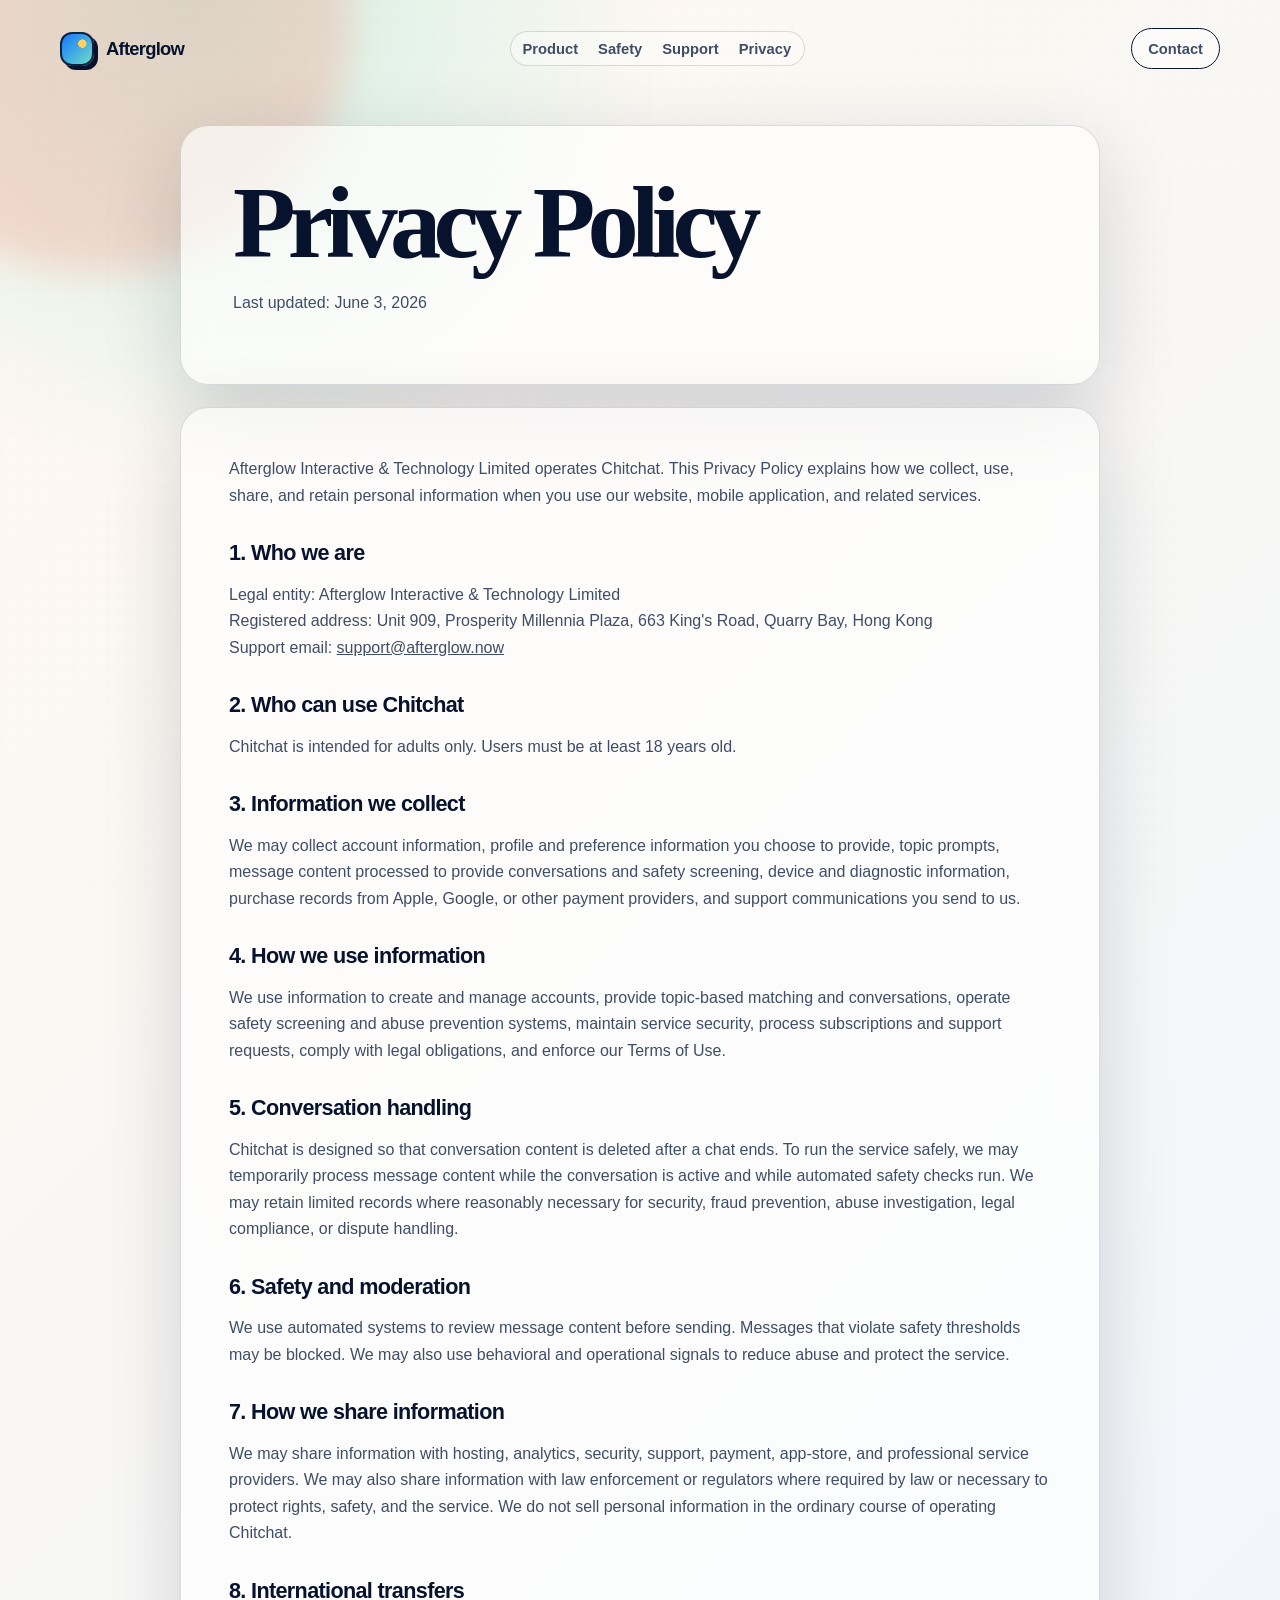
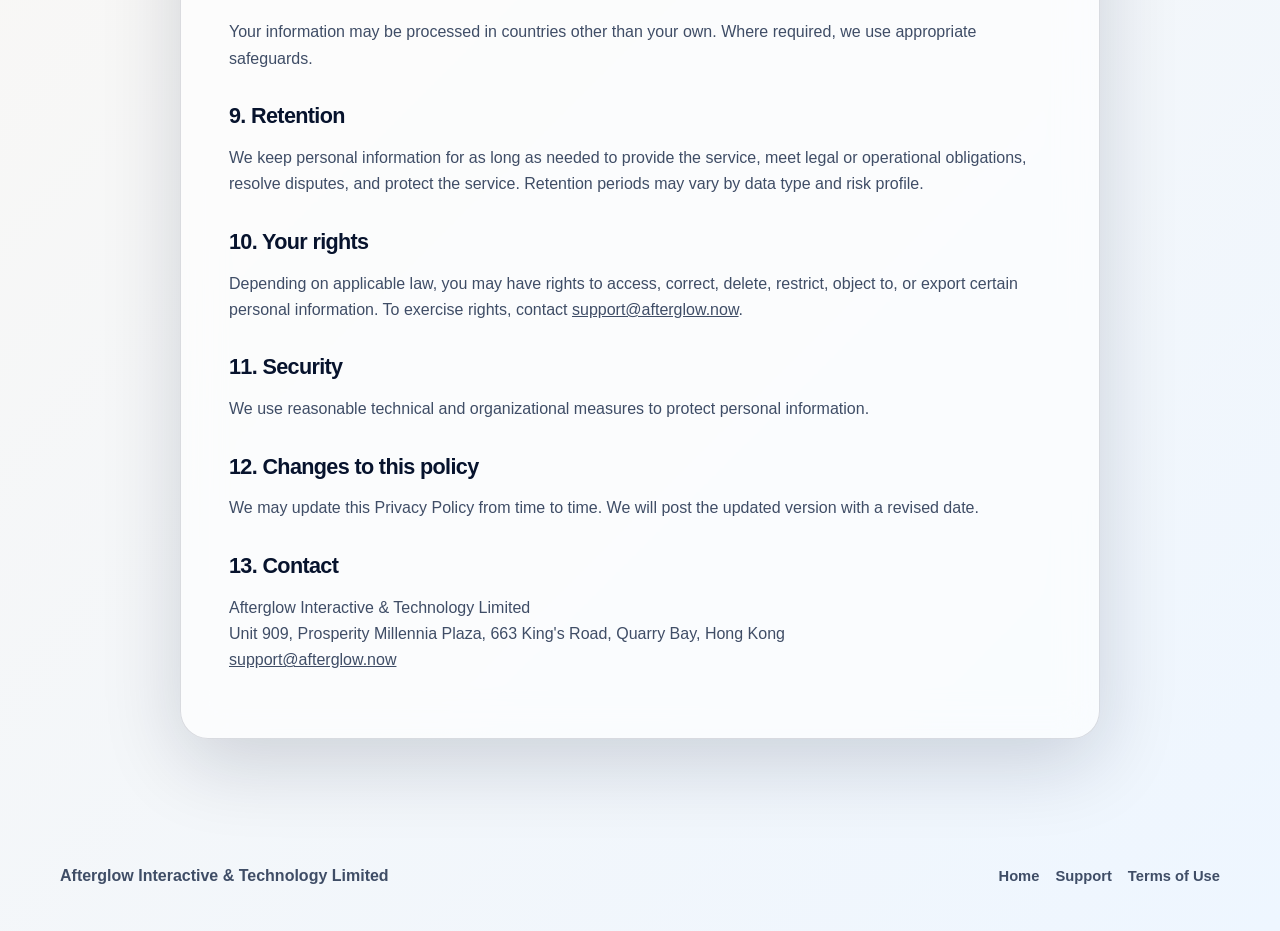
==== privacy.html @ c27dce9b "Launch Afterglow website" ====
<!doctype html>
<html lang="en">
  <head>
    <meta charset="utf-8" />
    <meta name="viewport" content="width=device-width, initial-scale=1" />
    <title>Privacy Policy | Afterglow</title>
    <meta name="description" content="Privacy Policy for Chitchat, operated by Afterglow Interactive & Technology Limited." />
    <meta name="theme-color" content="#091326" />
    <link rel="icon" href="assets/favicon.svg" type="image/svg+xml" />
    <link rel="stylesheet" href="styles.css" />
  </head>
  <body class="subpage">
    <div class="ambient ambient-one"></div>
    <div class="grain"></div>
    <header class="site-header">
      <a class="brand" href="index.html" aria-label="Afterglow home">
        <span class="brand-mark" aria-hidden="true"></span>
        <span>Afterglow</span>
      </a>
      <nav class="nav" aria-label="Main navigation">
        <a href="index.html#product">Product</a>
        <a href="index.html#safety">Safety</a>
        <a href="support.html">Support</a>
        <a href="privacy.html">Privacy</a>
      </nav>
      <a class="header-link" href="mailto:support@afterglow.now">Contact</a>
    </header>

    <main class="policy-shell">
      <section class="policy-hero">
        <h1>Privacy Policy</h1>
        <p>Last updated: June 3, 2026</p>
      </section>

      <article class="policy-content">
        <p>
          Afterglow Interactive & Technology Limited operates Chitchat. This Privacy Policy explains how we collect,
          use, share, and retain personal information when you use our website, mobile application, and related services.
        </p>

        <h2>1. Who we are</h2>
        <p>
          Legal entity: Afterglow Interactive & Technology Limited<br />
          Registered address: Unit 909, Prosperity Millennia Plaza, 663 King's Road, Quarry Bay, Hong Kong<br />
          Support email: <a href="mailto:support@afterglow.now">support@afterglow.now</a>
        </p>

        <h2>2. Who can use Chitchat</h2>
        <p>Chitchat is intended for adults only. Users must be at least 18 years old.</p>

        <h2>3. Information we collect</h2>
        <p>
          We may collect account information, profile and preference information you choose to provide, topic prompts,
          message content processed to provide conversations and safety screening, device and diagnostic information,
          purchase records from Apple, Google, or other payment providers, and support communications you send to us.
        </p>

        <h2>4. How we use information</h2>
        <p>
          We use information to create and manage accounts, provide topic-based matching and conversations, operate
          safety screening and abuse prevention systems, maintain service security, process subscriptions and support
          requests, comply with legal obligations, and enforce our Terms of Use.
        </p>

        <h2>5. Conversation handling</h2>
        <p>
          Chitchat is designed so that conversation content is deleted after a chat ends. To run the service safely, we
          may temporarily process message content while the conversation is active and while automated safety checks run.
          We may retain limited records where reasonably necessary for security, fraud prevention, abuse investigation,
          legal compliance, or dispute handling.
        </p>

        <h2>6. Safety and moderation</h2>
        <p>
          We use automated systems to review message content before sending. Messages that violate safety thresholds may
          be blocked. We may also use behavioral and operational signals to reduce abuse and protect the service.
        </p>

        <h2>7. How we share information</h2>
        <p>
          We may share information with hosting, analytics, security, support, payment, app-store, and professional
          service providers. We may also share information with law enforcement or regulators where required by law or
          necessary to protect rights, safety, and the service. We do not sell personal information in the ordinary
          course of operating Chitchat.
        </p>

        <h2>8. International transfers</h2>
        <p>Your information may be processed in countries other than your own. Where required, we use appropriate safeguards.</p>

        <h2>9. Retention</h2>
        <p>
          We keep personal information for as long as needed to provide the service, meet legal or operational
          obligations, resolve disputes, and protect the service. Retention periods may vary by data type and risk profile.
        </p>

        <h2>10. Your rights</h2>
        <p>
          Depending on applicable law, you may have rights to access, correct, delete, restrict, object to, or export
          certain personal information. To exercise rights, contact
          <a href="mailto:support@afterglow.now">support@afterglow.now</a>.
        </p>

        <h2>11. Security</h2>
        <p>We use reasonable technical and organizational measures to protect personal information.</p>

        <h2>12. Changes to this policy</h2>
        <p>We may update this Privacy Policy from time to time. We will post the updated version with a revised date.</p>

        <h2>13. Contact</h2>
        <p>
          Afterglow Interactive & Technology Limited<br />
          Unit 909, Prosperity Millennia Plaza, 663 King's Road, Quarry Bay, Hong Kong<br />
          <a href="mailto:support@afterglow.now">support@afterglow.now</a>
        </p>
      </article>
    </main>

    <footer class="site-footer compact">
      <p>Afterglow Interactive & Technology Limited</p>
      <div class="footer-links">
        <a href="index.html">Home</a>
        <a href="support.html">Support</a>
        <a href="terms.html">Terms of Use</a>
      </div>
    </footer>
  </body>
</html>
---- styles.css ----
:root {
  --ink: #07132d;
  --ink-soft: #3f4d66;
  --paper: #fff8ef;
  --blue: #1677ff;
  --coral: #ff715b;
  --mint: #6dddc6;
  --sun: #ffd166;
  --line: rgba(7, 19, 45, 0.14);
  --shadow: 0 24px 80px rgba(7, 19, 45, 0.16);
  --radius: 28px;
  font-family: "GT Flexa", "Avenir Next", "Trebuchet MS", sans-serif;
  color: var(--ink);
  background: var(--paper);
}

* {
  box-sizing: border-box;
}

html {
  scroll-behavior: smooth;
}

body {
  min-height: 100vh;
  margin: 0;
  overflow-x: hidden;
  background:
    radial-gradient(circle at 14% 8%, rgba(255, 209, 102, 0.48), transparent 28rem),
    radial-gradient(circle at 86% 12%, rgba(109, 221, 198, 0.42), transparent 30rem),
    linear-gradient(135deg, #fff8ef 0%, #f9efe4 45%, #eaf5ff 100%);
}

a {
  color: inherit;
}

.grain {
  pointer-events: none;
  position: fixed;
  inset: 0;
  z-index: 1;
  opacity: 0.12;
  background-image:
    linear-gradient(90deg, rgba(7, 19, 45, 0.05) 1px, transparent 1px),
    linear-gradient(rgba(7, 19, 45, 0.04) 1px, transparent 1px);
  background-size: 18px 18px;
  mix-blend-mode: multiply;
}

.ambient {
  pointer-events: none;
  position: fixed;
  z-index: 0;
  width: 32rem;
  height: 32rem;
  border-radius: 999px;
  filter: blur(18px);
}

.ambient-one {
  top: -15rem;
  left: -10rem;
  background: rgba(255, 113, 91, 0.22);
}

.ambient-two {
  right: -12rem;
  bottom: 8rem;
  background: rgba(22, 119, 255, 0.16);
}

.site-header,
main,
.site-footer {
  position: relative;
  z-index: 2;
}

.site-header {
  display: flex;
  align-items: center;
  justify-content: space-between;
  gap: 1rem;
  width: min(1160px, calc(100% - 40px));
  margin: 0 auto;
  padding: 28px 0;
}

.brand {
  display: inline-flex;
  align-items: center;
  gap: 0.75rem;
  text-decoration: none;
  font-size: 1.15rem;
  font-weight: 800;
  letter-spacing: -0.04em;
}

.brand-mark {
  width: 34px;
  height: 34px;
  border: 2px solid rgba(7, 19, 45, 0.9);
  border-radius: 12px;
  background:
    radial-gradient(circle at 68% 32%, var(--sun) 0 14%, transparent 15%),
    linear-gradient(135deg, var(--blue), var(--mint));
  box-shadow: 4px 4px 0 var(--ink);
}

.nav {
  display: flex;
  align-items: center;
  gap: 1.25rem;
  padding: 0.55rem 0.75rem;
  border: 1px solid var(--line);
  border-radius: 999px;
  background: rgba(255, 255, 255, 0.36);
  backdrop-filter: blur(18px);
}

.nav a,
.header-link,
.footer-links a {
  color: var(--ink-soft);
  font-size: 0.92rem;
  font-weight: 700;
  text-decoration: none;
}

.nav a:hover,
.header-link:hover,
.footer-links a:hover {
  color: var(--ink);
}

.header-link {
  padding: 0.72rem 1rem;
  border: 1px solid var(--ink);
  border-radius: 999px;
  background: rgba(255, 255, 255, 0.52);
}

.hero {
  display: grid;
  grid-template-columns: minmax(0, 1fr) 430px;
  align-items: center;
  gap: 4rem;
  width: min(1160px, calc(100% - 40px));
  margin: 44px auto 72px;
}

.hero-copy {
  animation: rise 0.7s ease both;
}

.eyebrow {
  margin: 0 0 1rem;
  color: var(--coral);
  font-size: 0.78rem;
  font-weight: 900;
  letter-spacing: 0.16em;
  text-transform: uppercase;
}

h1,
h2,
h3,
p {
  margin-top: 0;
}

h1 {
  max-width: 760px;
  margin-bottom: 1.35rem;
  font-family: "GT Alpina", Georgia, serif;
  font-size: clamp(3.5rem, 8.5vw, 7.6rem);
  font-weight: 800;
  line-height: 0.88;
  letter-spacing: -0.075em;
}

h2 {
  margin-bottom: 1rem;
  font-family: "GT Alpina", Georgia, serif;
  font-size: clamp(2.4rem, 5.5vw, 5.6rem);
  line-height: 0.94;
  letter-spacing: -0.06em;
}

h3 {
  margin-bottom: 0.6rem;
  font-size: 1.15rem;
  letter-spacing: -0.03em;
}

.lede {
  max-width: 620px;
  color: var(--ink-soft);
  font-size: clamp(1.08rem, 2vw, 1.35rem);
  line-height: 1.55;
}

.hero-actions {
  display: flex;
  flex-wrap: wrap;
  gap: 0.85rem;
  margin-top: 2rem;
}

.button {
  display: inline-flex;
  align-items: center;
  justify-content: center;
  min-height: 52px;
  padding: 0.85rem 1.15rem;
  border-radius: 999px;
  font-weight: 900;
  text-decoration: none;
}

.button.primary {
  border: 2px solid var(--ink);
  color: white;
  background: var(--ink);
  box-shadow: 6px 6px 0 var(--coral);
}

.button.secondary {
  border: 2px solid var(--ink);
  background: rgba(255, 255, 255, 0.5);
}

.phone-stage {
  position: relative;
  min-height: 560px;
  animation: rise 0.7s 0.12s ease both;
}

.halo {
  position: absolute;
  border-radius: 999px;
  opacity: 0.85;
}

.halo-one {
  top: 34px;
  right: 8px;
  width: 300px;
  height: 300px;
  background: var(--sun);
}

.halo-two {
  right: 150px;
  bottom: 26px;
  width: 230px;
  height: 230px;
  background: var(--mint);
}

.phone-card {
  position: relative;
  z-index: 1;
  width: min(100%, 370px);
  margin: 32px auto 0;
  padding: 22px;
  border: 2px solid var(--ink);
  border-radius: 42px;
  background: rgba(255, 248, 239, 0.76);
  box-shadow: 16px 16px 0 rgba(7, 19, 45, 0.94);
  backdrop-filter: blur(24px);
  transform: rotate(2deg);
}

.phone-top {
  display: flex;
  align-items: center;
  gap: 0.75rem;
  margin-bottom: 22px;
  font-weight: 900;
}

.phone-top img {
  width: 48px;
  height: 48px;
  border-radius: 15px;
}

.topic-card,
.reply-card,
.typing-row {
  border: 1px solid rgba(7, 19, 45, 0.12);
  border-radius: 24px;
  background: rgba(255, 255, 255, 0.72);
}

.topic-card {
  padding: 24px;
}

.topic-label {
  display: block;
  margin-bottom: 0.9rem;
  color: var(--blue);
  font-size: 0.75rem;
  font-weight: 900;
  letter-spacing: 0.16em;
  text-transform: uppercase;
}

.topic-card strong {
  font-family: "GT Alpina", Georgia, serif;
  font-size: 1.65rem;
  line-height: 1.05;
  letter-spacing: -0.04em;
}

.reply-card {
  width: 82%;
  margin-top: 14px;
  padding: 14px 16px;
  color: var(--ink-soft);
}

.reply-card.right {
  margin-left: auto;
  color: var(--ink);
  background: #dff8ee;
}

.typing-row {
  display: flex;
  gap: 0.35rem;
  width: max-content;
  margin-top: 14px;
  padding: 12px 15px;
}

.typing-row span {
  width: 8px;
  height: 8px;
  border-radius: 999px;
  background: var(--ink-soft);
  animation: blink 1.1s infinite ease-in-out;
}

.typing-row span:nth-child(2) {
  animation-delay: 0.15s;
}

.typing-row span:nth-child(3) {
  animation-delay: 0.3s;
}

.strip {
  display: grid;
  grid-template-columns: repeat(4, 1fr);
  gap: 0;
  width: min(1160px, calc(100% - 40px));
  margin: 0 auto 92px;
  border: 2px solid var(--ink);
  border-radius: var(--radius);
  overflow: hidden;
  background: rgba(255, 255, 255, 0.54);
  box-shadow: 8px 8px 0 var(--ink);
}

.strip p {
  margin: 0;
  padding: 1.1rem;
  border-right: 1px solid var(--line);
  font-weight: 900;
  text-align: center;
}

.strip p:last-child {
  border-right: 0;
}

.section-grid,
.statement,
.cta-panel,
.policy-shell {
  width: min(1160px, calc(100% - 40px));
  margin: 0 auto 92px;
}

.section-grid {
  display: grid;
  grid-template-columns: 0.9fr 1.2fr;
  gap: 3rem;
}

.cards {
  display: grid;
  grid-template-columns: repeat(3, 1fr);
  gap: 1rem;
}

.feature-card,
.safety-list article,
.statement,
.cta-panel,
.policy-content,
.policy-hero {
  border: 1px solid var(--line);
  border-radius: var(--radius);
  background: rgba(255, 255, 255, 0.62);
  box-shadow: var(--shadow);
  backdrop-filter: blur(20px);
}

.feature-card {
  min-height: 260px;
  padding: 24px;
}

.feature-card span {
  display: inline-flex;
  margin-bottom: 3rem;
  color: var(--blue);
  font-size: 0.8rem;
  font-weight: 900;
  letter-spacing: 0.12em;
}

.feature-card p,
.safety-list p,
.statement p,
.policy-content p,
.policy-content li,
.policy-hero p {
  color: var(--ink-soft);
  line-height: 1.65;
}

.statement {
  padding: clamp(28px, 5vw, 56px);
}

.statement p {
  max-width: 720px;
  font-size: 1.08rem;
}

.company-facts {
  display: grid;
  grid-template-columns: repeat(3, 1fr);
  gap: 1rem;
  margin: 2rem 0 0;
}

.company-facts div {
  padding: 18px;
  border: 1px solid var(--line);
  border-radius: 20px;
  background: rgba(255, 248, 239, 0.6);
}

.company-facts dt {
  margin-bottom: 0.6rem;
  color: var(--coral);
  font-size: 0.72rem;
  font-weight: 900;
  letter-spacing: 0.12em;
  text-transform: uppercase;
}

.company-facts dd {
  margin: 0;
  color: var(--ink);
  font-weight: 800;
}

.safety-list {
  display: grid;
  gap: 1rem;
}

.safety-list article {
  padding: 24px;
}

.cta-panel {
  padding: clamp(28px, 5vw, 56px);
  text-align: center;
}

.cta-panel h2 {
  margin-right: auto;
  margin-left: auto;
  max-width: 760px;
}

.site-footer {
  display: flex;
  align-items: center;
  justify-content: space-between;
  gap: 1rem;
  width: min(1160px, calc(100% - 40px));
  margin: 0 auto;
  padding: 36px 0 46px;
  color: var(--ink-soft);
}

.site-footer.compact {
  margin-top: 64px;
}

.site-footer p {
  margin: 0;
  font-weight: 800;
}

.footer-links {
  display: flex;
  flex-wrap: wrap;
  gap: 1rem;
}

.subpage {
  background:
    radial-gradient(circle at 15% 0%, rgba(109, 221, 198, 0.3), transparent 30rem),
    linear-gradient(135deg, #fff8ef 0%, #eef6ff 100%);
}

.policy-shell {
  max-width: 920px;
}

.policy-hero {
  margin-top: 28px;
  padding: clamp(28px, 5vw, 52px);
}

.policy-hero h1 {
  font-size: clamp(3rem, 8vw, 6.5rem);
}

.policy-content {
  margin-top: 22px;
  padding: clamp(26px, 5vw, 48px);
}

.policy-content h2 {
  margin-top: 2rem;
  font-family: inherit;
  font-size: 1.35rem;
  line-height: 1.15;
  letter-spacing: -0.03em;
}

.policy-content h3 {
  margin-top: 1.4rem;
}

@keyframes rise {
  from {
    opacity: 0;
    transform: translateY(22px);
  }
  to {
    opacity: 1;
    transform: translateY(0);
  }
}

@keyframes blink {
  0%,
  80%,
  100% {
    opacity: 0.25;
    transform: translateY(0);
  }
  40% {
    opacity: 1;
    transform: translateY(-3px);
  }
}

@media (max-width: 980px) {
  .site-header {
    align-items: flex-start;
    flex-wrap: wrap;
  }

  .nav {
    order: 3;
    width: 100%;
    justify-content: space-between;
    overflow-x: auto;
  }

  .hero,
  .section-grid {
    grid-template-columns: 1fr;
  }

  .hero {
    gap: 1rem;
    margin-top: 24px;
  }

  .phone-stage {
    min-height: 500px;
  }

  .strip,
  .cards,
  .company-facts {
    grid-template-columns: 1fr;
  }

  .strip p {
    border-right: 0;
    border-bottom: 1px solid var(--line);
  }

  .strip p:last-child {
    border-bottom: 0;
  }
}

@media (max-width: 640px) {
  .site-header,
  .hero,
  .strip,
  .section-grid,
  .statement,
  .cta-panel,
  .policy-shell,
  .site-footer {
    width: min(100% - 28px, 1160px);
  }

  .brand {
    font-size: 1rem;
  }

  .header-link {
    padding: 0.62rem 0.82rem;
  }

  h1 {
    font-size: clamp(3.2rem, 17vw, 5rem);
  }

  .hero-actions,
  .site-footer {
    align-items: stretch;
    flex-direction: column;
  }

  .button {
    width: 100%;
  }

  .phone-stage {
    min-height: 455px;
  }

  .phone-card {
    width: min(92%, 350px);
    box-shadow: 10px 10px 0 rgba(7, 19, 45, 0.94);
  }
}
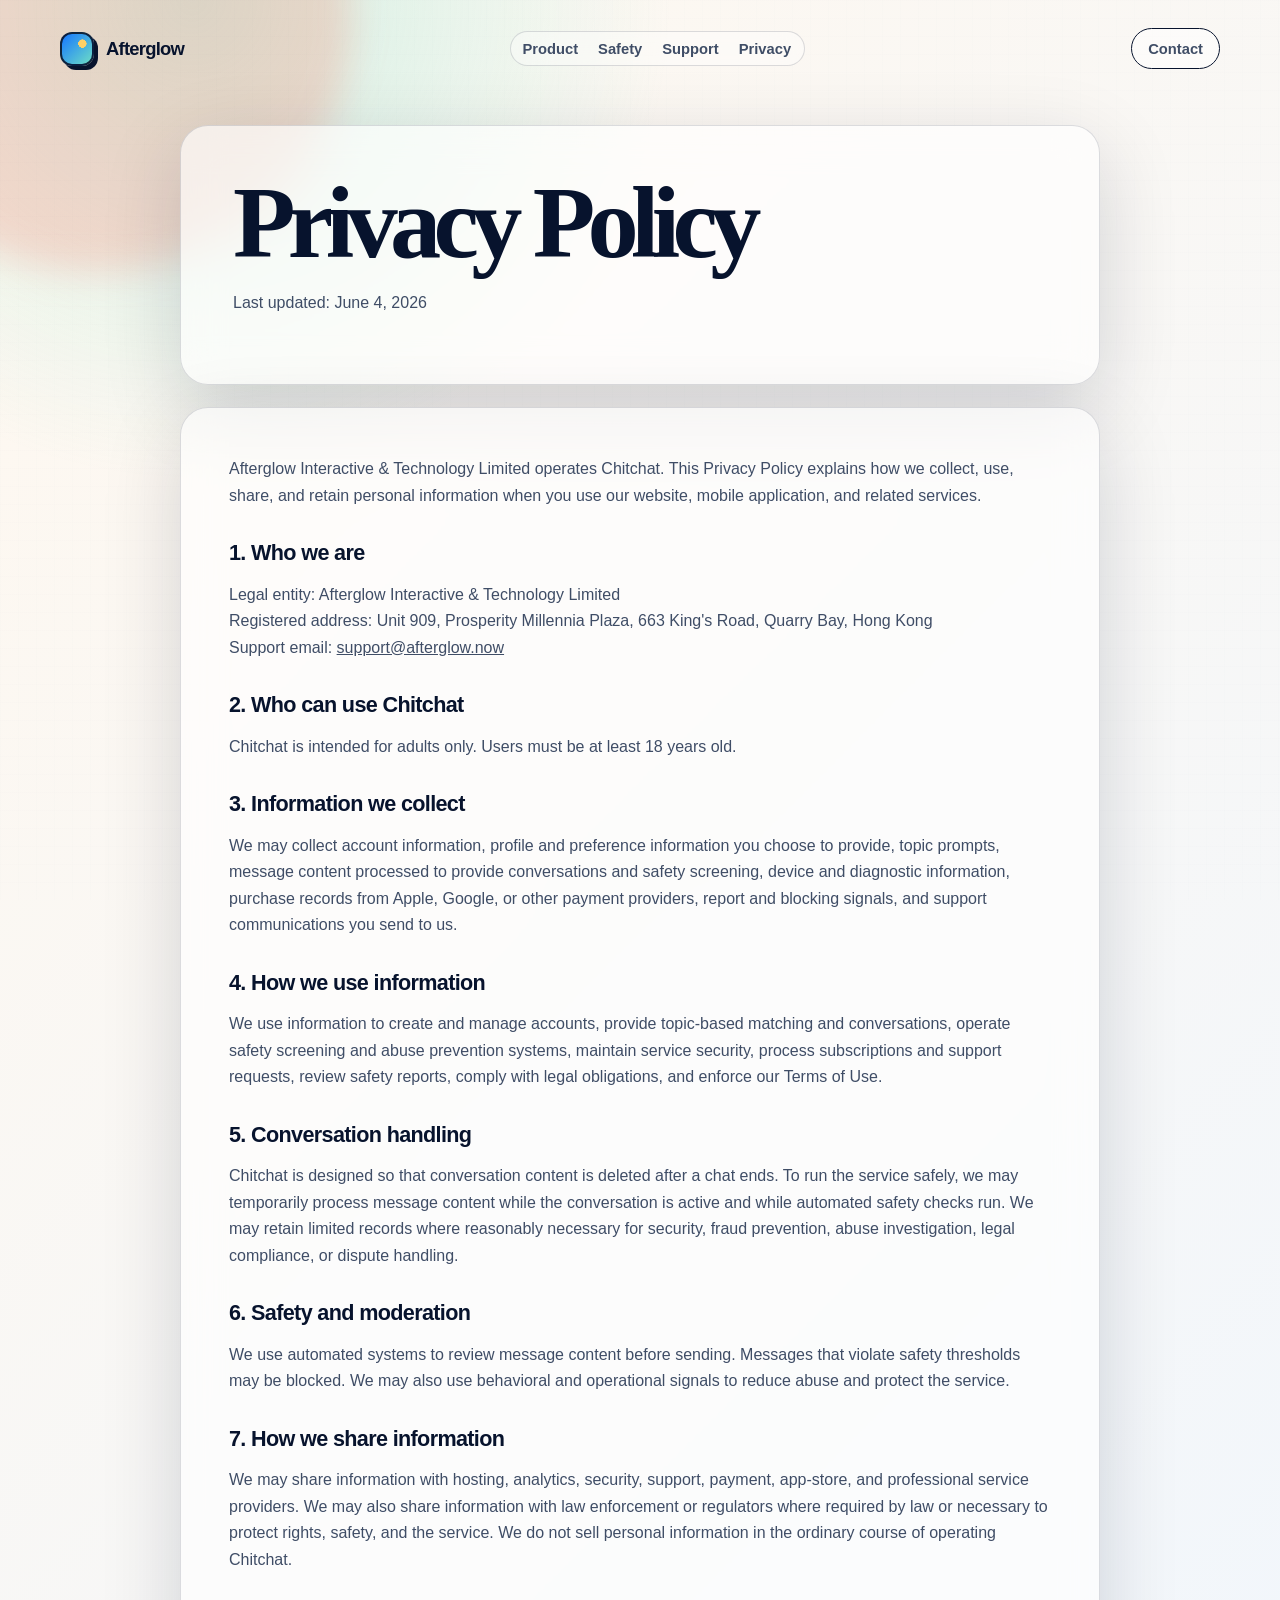
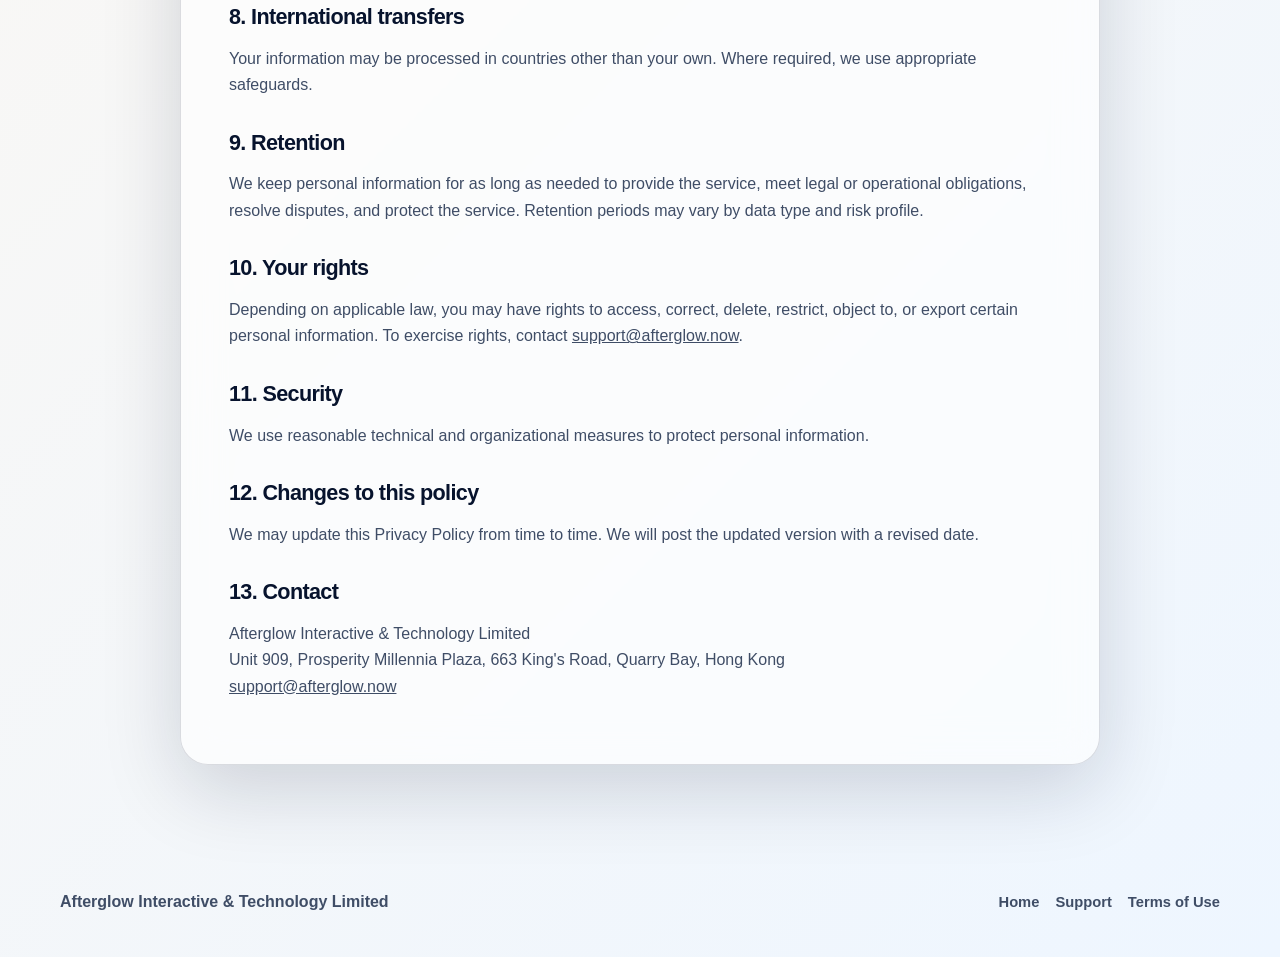
==== commit 34b9b0e9: "Strengthen safety and support website copy" ====
--- a/privacy.html
+++ b/privacy.html
@@ -29,7 +29,7 @@
     <main class="policy-shell">
       <section class="policy-hero">
         <h1>Privacy Policy</h1>
-        <p>Last updated: June 3, 2026</p>
+        <p>Last updated: June 4, 2026</p>
       </section>
 
       <article class="policy-content">
@@ -52,14 +52,15 @@
         <p>
           We may collect account information, profile and preference information you choose to provide, topic prompts,
           message content processed to provide conversations and safety screening, device and diagnostic information,
-          purchase records from Apple, Google, or other payment providers, and support communications you send to us.
+          purchase records from Apple, Google, or other payment providers, report and blocking signals, and support
+          communications you send to us.
         </p>
 
         <h2>4. How we use information</h2>
         <p>
           We use information to create and manage accounts, provide topic-based matching and conversations, operate
           safety screening and abuse prevention systems, maintain service security, process subscriptions and support
-          requests, comply with legal obligations, and enforce our Terms of Use.
+          requests, review safety reports, comply with legal obligations, and enforce our Terms of Use.
         </p>
 
         <h2>5. Conversation handling</h2>
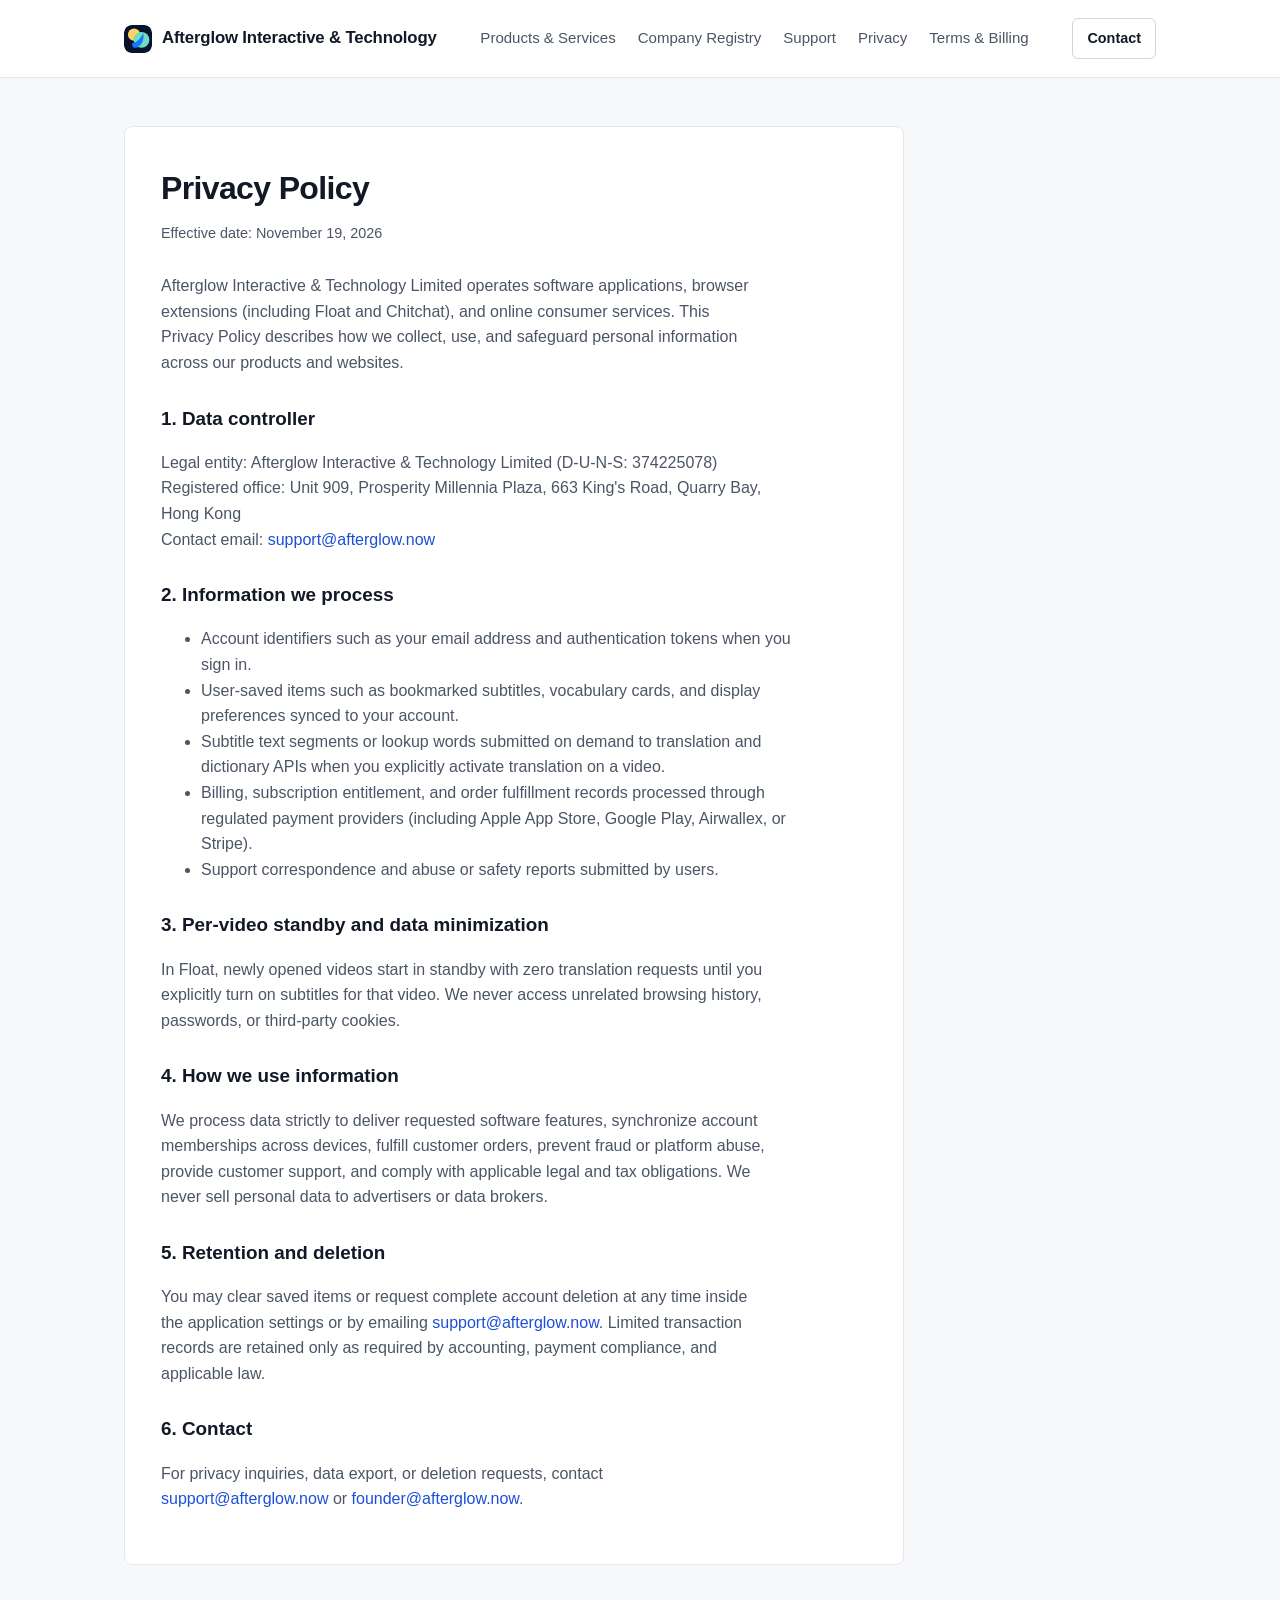
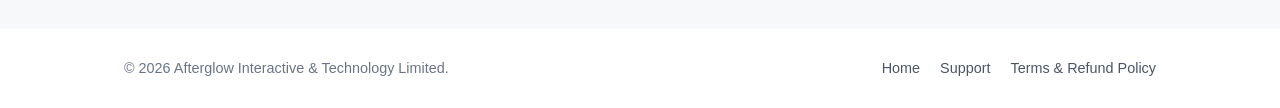
==== commit 63dbb2a3: "feat: update corporate site for Afterglow Interactive & Technology Limited (Float, Chitchat & online" ====
--- a/privacy.html
+++ b/privacy.html
@@ -3,125 +3,99 @@
   <head>
     <meta charset="utf-8" />
     <meta name="viewport" content="width=device-width, initial-scale=1" />
-    <title>Privacy Policy | Afterglow</title>
-    <meta name="description" content="Privacy Policy for Chitchat, operated by Afterglow Interactive & Technology Limited." />
-    <meta name="theme-color" content="#091326" />
+    <title>Privacy Policy | Afterglow Interactive &amp; Technology Limited</title>
+    <meta
+      name="description"
+      content="Privacy Policy for software applications, browser extensions, and online services operated by Afterglow Interactive & Technology Limited."
+    />
+    <meta name="theme-color" content="#121826" />
     <link rel="icon" href="assets/favicon.svg" type="image/svg+xml" />
     <link rel="stylesheet" href="styles.css" />
   </head>
-  <body class="subpage">
-    <div class="ambient ambient-one"></div>
-    <div class="grain"></div>
+  <body>
     <header class="site-header">
-      <a class="brand" href="index.html" aria-label="Afterglow home">
-        <span class="brand-mark" aria-hidden="true"></span>
-        <span>Afterglow</span>
-      </a>
-      <nav class="nav" aria-label="Main navigation">
-        <a href="index.html#product">Product</a>
-        <a href="index.html#safety">Safety</a>
-        <a href="support.html">Support</a>
-        <a href="privacy.html">Privacy</a>
-      </nav>
-      <a class="header-link" href="mailto:support@afterglow.now">Contact</a>
+      <div class="header-inner">
+        <a class="brand" href="index.html">
+          <img src="assets/favicon.svg" alt="" />
+          <span>Afterglow Interactive &amp; Technology</span>
+        </a>
+        <nav class="nav" aria-label="Primary navigation">
+          <a href="index.html#products">Products &amp; Services</a>
+          <a href="index.html#company">Company Registry</a>
+          <a href="support.html">Support</a>
+          <a href="privacy.html">Privacy</a>
+          <a href="terms.html">Terms &amp; Billing</a>
+        </nav>
+        <a class="header-contact" href="mailto:support@afterglow.now">Contact</a>
+      </div>
     </header>
 
-    <main class="policy-shell">
-      <section class="policy-hero">
-        <h1>Privacy Policy</h1>
-        <p>Last updated: June 4, 2026</p>
-      </section>
+    <main class="policy-main">
+      <div class="shell">
+        <article class="policy-card">
+          <h1>Privacy Policy</h1>
+          <p class="policy-updated">Effective date: November 19, 2026</p>
 
-      <article class="policy-content">
-        <p>
-          Afterglow Interactive & Technology Limited operates Chitchat. This Privacy Policy explains how we collect,
-          use, share, and retain personal information when you use our website, mobile application, and related services.
-        </p>
+          <p>
+            Afterglow Interactive &amp; Technology Limited operates software applications, browser extensions (including
+            Float and Chitchat), and online consumer services. This Privacy Policy describes how we collect, use, and
+            safeguard personal information across our products and websites.
+          </p>
 
-        <h2>1. Who we are</h2>
-        <p>
-          Legal entity: Afterglow Interactive & Technology Limited<br />
-          Registered address: Unit 909, Prosperity Millennia Plaza, 663 King's Road, Quarry Bay, Hong Kong<br />
-          Support email: <a href="mailto:support@afterglow.now">support@afterglow.now</a>
-        </p>
+          <h2>1. Data controller</h2>
+          <p>
+            Legal entity: Afterglow Interactive &amp; Technology Limited (D-U-N-S: 374225078)<br />
+            Registered office: Unit 909, Prosperity Millennia Plaza, 663 King's Road, Quarry Bay, Hong Kong<br />
+            Contact email: <a href="mailto:support@afterglow.now">support@afterglow.now</a>
+          </p>
 
-        <h2>2. Who can use Chitchat</h2>
-        <p>Chitchat is intended for adults only. Users must be at least 18 years old.</p>
+          <h2>2. Information we process</h2>
+          <ul>
+            <li>Account identifiers such as your email address and authentication tokens when you sign in.</li>
+            <li>User-saved items such as bookmarked subtitles, vocabulary cards, and display preferences synced to your account.</li>
+            <li>Subtitle text segments or lookup words submitted on demand to translation and dictionary APIs when you explicitly activate translation on a video.</li>
+            <li>Billing, subscription entitlement, and order fulfillment records processed through regulated payment providers (including Apple App Store, Google Play, Airwallex, or Stripe).</li>
+            <li>Support correspondence and abuse or safety reports submitted by users.</li>
+          </ul>
 
-        <h2>3. Information we collect</h2>
-        <p>
-          We may collect account information, profile and preference information you choose to provide, topic prompts,
-          message content processed to provide conversations and safety screening, device and diagnostic information,
-          purchase records from Apple, Google, or other payment providers, report and blocking signals, and support
-          communications you send to us.
-        </p>
+          <h2>3. Per-video standby and data minimization</h2>
+          <p>
+            In Float, newly opened videos start in standby with zero translation requests until you explicitly turn on
+            subtitles for that video. We never access unrelated browsing history, passwords, or third-party cookies.
+          </p>
 
-        <h2>4. How we use information</h2>
-        <p>
-          We use information to create and manage accounts, provide topic-based matching and conversations, operate
-          safety screening and abuse prevention systems, maintain service security, process subscriptions and support
-          requests, review safety reports, comply with legal obligations, and enforce our Terms of Use.
-        </p>
+          <h2>4. How we use information</h2>
+          <p>
+            We process data strictly to deliver requested software features, synchronize account memberships across
+            devices, fulfill customer orders, prevent fraud or platform abuse, provide customer support, and comply with
+            applicable legal and tax obligations. We never sell personal data to advertisers or data brokers.
+          </p>
 
-        <h2>5. Conversation handling</h2>
-        <p>
-          Chitchat is designed so that conversation content is deleted after a chat ends. To run the service safely, we
-          may temporarily process message content while the conversation is active and while automated safety checks run.
-          We may retain limited records where reasonably necessary for security, fraud prevention, abuse investigation,
-          legal compliance, or dispute handling.
-        </p>
+          <h2>5. Retention and deletion</h2>
+          <p>
+            You may clear saved items or request complete account deletion at any time inside the application settings
+            or by emailing <a href="mailto:support@afterglow.now">support@afterglow.now</a>. Limited transaction records
+            are retained only as required by accounting, payment compliance, and applicable law.
+          </p>
 
-        <h2>6. Safety and moderation</h2>
-        <p>
-          We use automated systems to review message content before sending. Messages that violate safety thresholds may
-          be blocked. We may also use behavioral and operational signals to reduce abuse and protect the service.
-        </p>
-
-        <h2>7. How we share information</h2>
-        <p>
-          We may share information with hosting, analytics, security, support, payment, app-store, and professional
-          service providers. We may also share information with law enforcement or regulators where required by law or
-          necessary to protect rights, safety, and the service. We do not sell personal information in the ordinary
-          course of operating Chitchat.
-        </p>
-
-        <h2>8. International transfers</h2>
-        <p>Your information may be processed in countries other than your own. Where required, we use appropriate safeguards.</p>
-
-        <h2>9. Retention</h2>
-        <p>
-          We keep personal information for as long as needed to provide the service, meet legal or operational
-          obligations, resolve disputes, and protect the service. Retention periods may vary by data type and risk profile.
-        </p>
-
-        <h2>10. Your rights</h2>
-        <p>
-          Depending on applicable law, you may have rights to access, correct, delete, restrict, object to, or export
-          certain personal information. To exercise rights, contact
-          <a href="mailto:support@afterglow.now">support@afterglow.now</a>.
-        </p>
-
-        <h2>11. Security</h2>
-        <p>We use reasonable technical and organizational measures to protect personal information.</p>
-
-        <h2>12. Changes to this policy</h2>
-        <p>We may update this Privacy Policy from time to time. We will post the updated version with a revised date.</p>
-
-        <h2>13. Contact</h2>
-        <p>
-          Afterglow Interactive & Technology Limited<br />
-          Unit 909, Prosperity Millennia Plaza, 663 King's Road, Quarry Bay, Hong Kong<br />
-          <a href="mailto:support@afterglow.now">support@afterglow.now</a>
-        </p>
-      </article>
+          <h2>6. Contact</h2>
+          <p>
+            For privacy inquiries, data export, or deletion requests, contact
+            <a href="mailto:support@afterglow.now">support@afterglow.now</a> or
+            <a href="mailto:founder@afterglow.now">founder@afterglow.now</a>.
+          </p>
+        </article>
+      </div>
     </main>
 
-    <footer class="site-footer compact">
-      <p>Afterglow Interactive & Technology Limited</p>
-      <div class="footer-links">
-        <a href="index.html">Home</a>
-        <a href="support.html">Support</a>
-        <a href="terms.html">Terms of Use</a>
+    <footer class="site-footer">
+      <div class="footer-inner">
+        <span>&copy; 2026 Afterglow Interactive &amp; Technology Limited.</span>
+        <div class="footer-links">
+          <a href="index.html">Home</a>
+          <a href="support.html">Support</a>
+          <a href="terms.html">Terms &amp; Refund Policy</a>
+        </div>
       </div>
     </footer>
   </body>
--- a/styles.css
+++ b/styles.css
@@ -1,668 +1,536 @@
 :root {
-  --ink: #07132d;
-  --ink-soft: #3f4d66;
-  --paper: #fff8ef;
-  --blue: #1677ff;
-  --coral: #ff715b;
-  --mint: #6dddc6;
-  --sun: #ffd166;
-  --line: rgba(7, 19, 45, 0.14);
-  --shadow: 0 24px 80px rgba(7, 19, 45, 0.16);
-  --radius: 28px;
-  font-family: "GT Flexa", "Avenir Next", "Trebuchet MS", sans-serif;
-  color: var(--ink);
-  background: var(--paper);
-}
-
-* {
+  --bg-page: #f7f8fa;
+  --bg-surface: #ffffff;
+  --bg-stage: #121826;
+  --bg-stage-elevated: #1b2436;
+  --ink-primary: #121826;
+  --ink-secondary: #4b5565;
+  --ink-muted: #697586;
+  --accent: #1d4ed8;
+  --accent-soft: #eff4ff;
+  --line: #e3e8ef;
+  --line-strong: #cdd5df;
+  --stage-ink: #f8fafc;
+  --stage-muted: #cbd5e1;
+  --max-w: 1080px;
+}
+
+*,
+*::before,
+*::after {
   box-sizing: border-box;
 }
 
 html {
   scroll-behavior: smooth;
+  -webkit-text-size-adjust: 100%;
 }
 
 body {
-  min-height: 100vh;
   margin: 0;
-  overflow-x: hidden;
-  background:
-    radial-gradient(circle at 14% 8%, rgba(255, 209, 102, 0.48), transparent 28rem),
-    radial-gradient(circle at 86% 12%, rgba(109, 221, 198, 0.42), transparent 30rem),
-    linear-gradient(135deg, #fff8ef 0%, #f9efe4 45%, #eaf5ff 100%);
+  background-color: var(--bg-page);
+  color: var(--ink-primary);
+  font-family: "Plus Jakarta Sans", -apple-system, BlinkMacSystemFont, "Segoe UI", Roboto, sans-serif;
+  font-size: 16px;
+  line-height: 1.6;
 }
 
 a {
-  color: inherit;
-}
-
-.grain {
-  pointer-events: none;
-  position: fixed;
-  inset: 0;
-  z-index: 1;
-  opacity: 0.12;
-  background-image:
-    linear-gradient(90deg, rgba(7, 19, 45, 0.05) 1px, transparent 1px),
-    linear-gradient(rgba(7, 19, 45, 0.04) 1px, transparent 1px);
-  background-size: 18px 18px;
-  mix-blend-mode: multiply;
-}
-
-.ambient {
-  pointer-events: none;
-  position: fixed;
-  z-index: 0;
-  width: 32rem;
-  height: 32rem;
-  border-radius: 999px;
-  filter: blur(18px);
-}
-
-.ambient-one {
-  top: -15rem;
-  left: -10rem;
-  background: rgba(255, 113, 91, 0.22);
-}
-
-.ambient-two {
-  right: -12rem;
-  bottom: 8rem;
-  background: rgba(22, 119, 255, 0.16);
-}
-
-.site-header,
-main,
-.site-footer {
-  position: relative;
-  z-index: 2;
+  color: var(--accent);
+  text-decoration: none;
+}
+
+a:hover {
+  text-decoration: underline;
+}
+
+a:focus-visible,
+button:focus-visible {
+  outline: 2px solid var(--accent);
+  outline-offset: 2px;
+}
+
+.shell {
+  max-width: var(--max-w);
+  margin: 0 auto;
+  padding: 0 24px;
 }
 
 .site-header {
+  border-bottom: 1px solid var(--line);
+  background-color: var(--bg-surface);
+}
+
+.header-inner {
+  max-width: var(--max-w);
+  margin: 0 auto;
+  padding: 18px 24px;
   display: flex;
   align-items: center;
   justify-content: space-between;
-  gap: 1rem;
-  width: min(1160px, calc(100% - 40px));
-  margin: 0 auto;
-  padding: 28px 0;
+  gap: 20px;
+  flex-wrap: wrap;
 }
 
 .brand {
   display: inline-flex;
   align-items: center;
-  gap: 0.75rem;
+  gap: 10px;
+  color: var(--ink-primary);
+  font-weight: 700;
+  font-size: 1.05rem;
+  letter-spacing: -0.01em;
+}
+
+.brand:hover {
   text-decoration: none;
-  font-size: 1.15rem;
-  font-weight: 800;
-  letter-spacing: -0.04em;
-}
-
-.brand-mark {
-  width: 34px;
-  height: 34px;
-  border: 2px solid rgba(7, 19, 45, 0.9);
+}
+
+.brand img {
+  width: 28px;
+  height: 28px;
+  border-radius: 7px;
+}
+
+.nav {
+  display: flex;
+  align-items: center;
+  gap: 22px;
+  flex-wrap: wrap;
+}
+
+.nav a {
+  color: var(--ink-secondary);
+  font-size: 0.94rem;
+  font-weight: 500;
+}
+
+.nav a:hover {
+  color: var(--ink-primary);
+  text-decoration: none;
+}
+
+.header-contact {
+  display: inline-flex;
+  align-items: center;
+  padding: 8px 14px;
+  border: 1px solid var(--line-strong);
+  border-radius: 6px;
+  color: var(--ink-primary);
+  font-size: 0.9rem;
+  font-weight: 600;
+  background-color: var(--bg-surface);
+}
+
+.header-contact:hover {
+  border-color: var(--ink-primary);
+  text-decoration: none;
+}
+
+.hero {
+  padding: 64px 0 56px;
+  border-bottom: 1px solid var(--line);
+}
+
+.hero-grid {
+  display: grid;
+  grid-template-columns: 1.05fr 0.95fr;
+  gap: 44px;
+  align-items: start;
+}
+
+.hero-kicker {
+  margin: 0 0 12px;
+  color: var(--ink-muted);
+  font-size: 0.92rem;
+  font-weight: 500;
+}
+
+.hero h1 {
+  margin: 0 0 18px;
+  font-size: clamp(2rem, 3.6vw, 2.85rem);
+  line-height: 1.14;
+  letter-spacing: -0.028em;
+  font-weight: 700;
+  max-width: 19ch;
+}
+
+.hero-lede {
+  margin: 0 0 28px;
+  color: var(--ink-secondary);
+  font-size: 1.06rem;
+  max-width: 54ch;
+}
+
+.hero-actions {
+  display: flex;
+  gap: 12px;
+  flex-wrap: wrap;
+}
+
+.btn {
+  display: inline-flex;
+  align-items: center;
+  justify-content: center;
+  padding: 11px 18px;
+  border-radius: 6px;
+  font-size: 0.95rem;
+  font-weight: 600;
+  border: 1px solid transparent;
+  cursor: pointer;
+}
+
+.btn-primary {
+  background-color: var(--ink-primary);
+  color: #ffffff;
+}
+
+.btn-primary:hover {
+  background-color: #1f2937;
+  text-decoration: none;
+}
+
+.btn-secondary {
+  background-color: var(--bg-surface);
+  color: var(--ink-primary);
+  border-color: var(--line-strong);
+}
+
+.btn-secondary:hover {
+  border-color: var(--ink-primary);
+  text-decoration: none;
+}
+
+.stage-panel {
+  background-color: var(--bg-stage);
+  color: var(--stage-ink);
   border-radius: 12px;
-  background:
-    radial-gradient(circle at 68% 32%, var(--sun) 0 14%, transparent 15%),
-    linear-gradient(135deg, var(--blue), var(--mint));
-  box-shadow: 4px 4px 0 var(--ink);
-}
-
-.nav {
-  display: flex;
-  align-items: center;
-  gap: 1.25rem;
-  padding: 0.55rem 0.75rem;
+  padding: 22px;
+  border: 1px solid #243047;
+}
+
+.stage-bar {
+  display: flex;
+  align-items: center;
+  justify-content: space-between;
+  gap: 12px;
+  margin-bottom: 18px;
+  flex-wrap: wrap;
+}
+
+.stage-brand {
+  display: flex;
+  align-items: center;
+  gap: 9px;
+  font-size: 0.9rem;
+  font-weight: 600;
+}
+
+.stage-brand img {
+  width: 24px;
+  height: 24px;
+  border-radius: 6px;
+}
+
+.mode-switch {
+  display: inline-flex;
+  background-color: var(--bg-stage-elevated);
+  padding: 3px;
+  border-radius: 6px;
+  gap: 2px;
+}
+
+.mode-btn {
+  appearance: none;
+  border: 0;
+  background: transparent;
+  color: var(--stage-muted);
+  font-family: inherit;
+  font-size: 0.8rem;
+  font-weight: 600;
+  padding: 5px 10px;
+  border-radius: 4px;
+  cursor: pointer;
+}
+
+.mode-btn[aria-pressed="true"] {
+  background-color: #ffffff;
+  color: var(--ink-primary);
+}
+
+.stage-screen {
+  background-color: var(--bg-stage-elevated);
+  border-radius: 8px;
+  padding: 20px 18px;
+  margin-bottom: 14px;
+}
+
+.stage-time {
+  margin: 0 0 10px;
+  font-size: 0.78rem;
+  color: #94a3b8;
+  font-variant-numeric: tabular-nums;
+}
+
+.cue-en {
+  margin: 0 0 8px;
+  font-size: 1.02rem;
+  line-height: 1.5;
+  color: var(--stage-ink);
+}
+
+.cue-zh {
+  margin: 0;
+  font-size: 0.95rem;
+  line-height: 1.5;
+  color: #cbd5e1;
+}
+
+.word-token {
+  appearance: none;
+  border: 0;
+  border-bottom: 1px dashed #60a5fa;
+  background: rgba(59, 130, 246, 0.14);
+  color: #ffffff;
+  font: inherit;
+  padding: 0 4px;
+  border-radius: 3px;
+  cursor: pointer;
+}
+
+.word-token[aria-expanded="true"] {
+  background: #2563eb;
+  border-bottom-color: transparent;
+}
+
+.lexicon-card {
+  background-color: #0f172a;
+  border: 1px solid #293548;
+  border-radius: 8px;
+  padding: 12px 14px;
+  display: flex;
+  align-items: baseline;
+  justify-content: space-between;
+  gap: 12px;
+  flex-wrap: wrap;
+}
+
+.lexicon-head {
+  display: flex;
+  align-items: baseline;
+  gap: 8px;
+}
+
+.lexicon-word {
+  font-weight: 700;
+  font-size: 0.95rem;
+  color: #ffffff;
+}
+
+.lexicon-ipa {
+  font-size: 0.82rem;
+  color: #93c5fd;
+}
+
+.lexicon-gloss {
+  margin: 4px 0 0;
+  width: 100%;
+  font-size: 0.86rem;
+  color: var(--stage-muted);
+}
+
+.section {
+  padding: 56px 0;
+  border-bottom: 1px solid var(--line);
+}
+
+.section-header {
+  max-width: 62ch;
+  margin-bottom: 32px;
+}
+
+.section-header h2 {
+  margin: 0 0 10px;
+  font-size: 1.65rem;
+  line-height: 1.24;
+  letter-spacing: -0.02em;
+}
+
+.section-header p {
+  margin: 0;
+  color: var(--ink-secondary);
+}
+
+.portfolio-grid {
+  display: grid;
+  grid-template-columns: repeat(2, minmax(0, 1fr));
+  gap: 20px;
+}
+
+.product-panel {
+  background-color: var(--bg-surface);
   border: 1px solid var(--line);
-  border-radius: 999px;
-  background: rgba(255, 255, 255, 0.36);
-  backdrop-filter: blur(18px);
-}
-
-.nav a,
-.header-link,
+  border-radius: 8px;
+  padding: 26px;
+}
+
+.product-panel.wide {
+  grid-column: 1 / -1;
+}
+
+.product-head {
+  display: flex;
+  align-items: center;
+  gap: 12px;
+  margin-bottom: 14px;
+}
+
+.product-head img {
+  width: 36px;
+  height: 36px;
+  border-radius: 8px;
+}
+
+.product-head h3 {
+  margin: 0;
+  font-size: 1.2rem;
+  letter-spacing: -0.01em;
+}
+
+.product-tag {
+  font-size: 0.82rem;
+  color: var(--ink-muted);
+  margin-left: auto;
+}
+
+.product-panel p {
+  margin: 0 0 14px;
+  color: var(--ink-secondary);
+  max-width: 68ch;
+}
+
+.spec-list {
+  margin: 0;
+  padding-left: 18px;
+  color: var(--ink-secondary);
+  font-size: 0.94rem;
+}
+
+.spec-list li + li {
+  margin-top: 6px;
+}
+
+.ledger-table {
+  background-color: var(--bg-surface);
+  border: 1px solid var(--line);
+  border-radius: 8px;
+  overflow: hidden;
+}
+
+.ledger-row {
+  display: grid;
+  grid-template-columns: 220px 1fr;
+  gap: 16px;
+  padding: 16px 22px;
+  border-bottom: 1px solid var(--line);
+}
+
+.ledger-row:last-child {
+  border-bottom: 0;
+}
+
+.ledger-term {
+  font-weight: 600;
+  color: var(--ink-primary);
+  font-size: 0.94rem;
+}
+
+.ledger-val {
+  color: var(--ink-secondary);
+  font-size: 0.95rem;
+}
+
+.policy-main {
+  padding: 48px 0 64px;
+}
+
+.policy-card {
+  background-color: var(--bg-surface);
+  border: 1px solid var(--line);
+  border-radius: 8px;
+  padding: 36px;
+  max-width: 780px;
+}
+
+.policy-card h1 {
+  margin: 0 0 8px;
+  font-size: 2rem;
+  letter-spacing: -0.02em;
+}
+
+.policy-updated {
+  margin: 0 0 28px;
+  color: var(--ink-muted);
+  font-size: 0.9rem;
+}
+
+.policy-card h2 {
+  margin: 28px 0 10px;
+  font-size: 1.18rem;
+}
+
+.policy-card p,
+.policy-card li {
+  color: var(--ink-secondary);
+  max-width: 68ch;
+}
+
+.site-footer {
+  background-color: var(--bg-surface);
+  padding: 28px 0;
+}
+
+.footer-inner {
+  max-width: var(--max-w);
+  margin: 0 auto;
+  padding: 0 24px;
+  display: flex;
+  align-items: center;
+  justify-content: space-between;
+  gap: 16px;
+  flex-wrap: wrap;
+  font-size: 0.9rem;
+  color: var(--ink-muted);
+}
+
+.footer-links {
+  display: flex;
+  gap: 20px;
+  flex-wrap: wrap;
+}
+
 .footer-links a {
-  color: var(--ink-soft);
-  font-size: 0.92rem;
-  font-weight: 700;
-  text-decoration: none;
-}
-
-.nav a:hover,
-.header-link:hover,
-.footer-links a:hover {
-  color: var(--ink);
-}
-
-.header-link {
-  padding: 0.72rem 1rem;
-  border: 1px solid var(--ink);
-  border-radius: 999px;
-  background: rgba(255, 255, 255, 0.52);
-}
-
-.hero {
-  display: grid;
-  grid-template-columns: minmax(0, 1fr) 430px;
-  align-items: center;
-  gap: 4rem;
-  width: min(1160px, calc(100% - 40px));
-  margin: 44px auto 72px;
-}
-
-.hero-copy {
-  animation: rise 0.7s ease both;
-}
-
-.eyebrow {
-  margin: 0 0 1rem;
-  color: var(--coral);
-  font-size: 0.78rem;
-  font-weight: 900;
-  letter-spacing: 0.16em;
-  text-transform: uppercase;
-}
-
-h1,
-h2,
-h3,
-p {
-  margin-top: 0;
-}
-
-h1 {
-  max-width: 760px;
-  margin-bottom: 1.35rem;
-  font-family: "GT Alpina", Georgia, serif;
-  font-size: clamp(3.5rem, 8.5vw, 7.6rem);
-  font-weight: 800;
-  line-height: 0.88;
-  letter-spacing: -0.075em;
-}
-
-h2 {
-  margin-bottom: 1rem;
-  font-family: "GT Alpina", Georgia, serif;
-  font-size: clamp(2.4rem, 5.5vw, 5.6rem);
-  line-height: 0.94;
-  letter-spacing: -0.06em;
-}
-
-h3 {
-  margin-bottom: 0.6rem;
-  font-size: 1.15rem;
-  letter-spacing: -0.03em;
-}
-
-.lede {
-  max-width: 620px;
-  color: var(--ink-soft);
-  font-size: clamp(1.08rem, 2vw, 1.35rem);
-  line-height: 1.55;
-}
-
-.hero-actions {
-  display: flex;
-  flex-wrap: wrap;
-  gap: 0.85rem;
-  margin-top: 2rem;
-}
-
-.button {
-  display: inline-flex;
-  align-items: center;
-  justify-content: center;
-  min-height: 52px;
-  padding: 0.85rem 1.15rem;
-  border-radius: 999px;
-  font-weight: 900;
-  text-decoration: none;
-}
-
-.button.primary {
-  border: 2px solid var(--ink);
-  color: white;
-  background: var(--ink);
-  box-shadow: 6px 6px 0 var(--coral);
-}
-
-.button.secondary {
-  border: 2px solid var(--ink);
-  background: rgba(255, 255, 255, 0.5);
-}
-
-.phone-stage {
-  position: relative;
-  min-height: 560px;
-  animation: rise 0.7s 0.12s ease both;
-}
-
-.halo {
-  position: absolute;
-  border-radius: 999px;
-  opacity: 0.85;
-}
-
-.halo-one {
-  top: 34px;
-  right: 8px;
-  width: 300px;
-  height: 300px;
-  background: var(--sun);
-}
-
-.halo-two {
-  right: 150px;
-  bottom: 26px;
-  width: 230px;
-  height: 230px;
-  background: var(--mint);
-}
-
-.phone-card {
-  position: relative;
-  z-index: 1;
-  width: min(100%, 370px);
-  margin: 32px auto 0;
-  padding: 22px;
-  border: 2px solid var(--ink);
-  border-radius: 42px;
-  background: rgba(255, 248, 239, 0.76);
-  box-shadow: 16px 16px 0 rgba(7, 19, 45, 0.94);
-  backdrop-filter: blur(24px);
-  transform: rotate(2deg);
-}
-
-.phone-top {
-  display: flex;
-  align-items: center;
-  gap: 0.75rem;
-  margin-bottom: 22px;
-  font-weight: 900;
-}
-
-.phone-top img {
-  width: 48px;
-  height: 48px;
-  border-radius: 15px;
-}
-
-.topic-card,
-.reply-card,
-.typing-row {
-  border: 1px solid rgba(7, 19, 45, 0.12);
-  border-radius: 24px;
-  background: rgba(255, 255, 255, 0.72);
-}
-
-.topic-card {
-  padding: 24px;
-}
-
-.topic-label {
-  display: block;
-  margin-bottom: 0.9rem;
-  color: var(--blue);
-  font-size: 0.75rem;
-  font-weight: 900;
-  letter-spacing: 0.16em;
-  text-transform: uppercase;
-}
-
-.topic-card strong {
-  font-family: "GT Alpina", Georgia, serif;
-  font-size: 1.65rem;
-  line-height: 1.05;
-  letter-spacing: -0.04em;
-}
-
-.reply-card {
-  width: 82%;
-  margin-top: 14px;
-  padding: 14px 16px;
-  color: var(--ink-soft);
-}
-
-.reply-card.right {
-  margin-left: auto;
-  color: var(--ink);
-  background: #dff8ee;
-}
-
-.typing-row {
-  display: flex;
-  gap: 0.35rem;
-  width: max-content;
-  margin-top: 14px;
-  padding: 12px 15px;
-}
-
-.typing-row span {
-  width: 8px;
-  height: 8px;
-  border-radius: 999px;
-  background: var(--ink-soft);
-  animation: blink 1.1s infinite ease-in-out;
-}
-
-.typing-row span:nth-child(2) {
-  animation-delay: 0.15s;
-}
-
-.typing-row span:nth-child(3) {
-  animation-delay: 0.3s;
-}
-
-.strip {
-  display: grid;
-  grid-template-columns: repeat(4, 1fr);
-  gap: 0;
-  width: min(1160px, calc(100% - 40px));
-  margin: 0 auto 92px;
-  border: 2px solid var(--ink);
-  border-radius: var(--radius);
-  overflow: hidden;
-  background: rgba(255, 255, 255, 0.54);
-  box-shadow: 8px 8px 0 var(--ink);
-}
-
-.strip p {
-  margin: 0;
-  padding: 1.1rem;
-  border-right: 1px solid var(--line);
-  font-weight: 900;
-  text-align: center;
-}
-
-.strip p:last-child {
-  border-right: 0;
-}
-
-.section-grid,
-.statement,
-.cta-panel,
-.policy-shell {
-  width: min(1160px, calc(100% - 40px));
-  margin: 0 auto 92px;
-}
-
-.section-grid {
-  display: grid;
-  grid-template-columns: 0.9fr 1.2fr;
-  gap: 3rem;
-}
-
-.cards {
-  display: grid;
-  grid-template-columns: repeat(3, 1fr);
-  gap: 1rem;
-}
-
-.feature-card,
-.safety-list article,
-.statement,
-.cta-panel,
-.policy-content,
-.policy-hero {
-  border: 1px solid var(--line);
-  border-radius: var(--radius);
-  background: rgba(255, 255, 255, 0.62);
-  box-shadow: var(--shadow);
-  backdrop-filter: blur(20px);
-}
-
-.feature-card {
-  min-height: 260px;
-  padding: 24px;
-}
-
-.feature-card span {
-  display: inline-flex;
-  margin-bottom: 3rem;
-  color: var(--blue);
-  font-size: 0.8rem;
-  font-weight: 900;
-  letter-spacing: 0.12em;
-}
-
-.feature-card p,
-.safety-list p,
-.statement p,
-.policy-content p,
-.policy-content li,
-.policy-hero p {
-  color: var(--ink-soft);
-  line-height: 1.65;
-}
-
-.statement {
-  padding: clamp(28px, 5vw, 56px);
-}
-
-.statement p {
-  max-width: 720px;
-  font-size: 1.08rem;
-}
-
-.company-facts {
-  display: grid;
-  grid-template-columns: repeat(3, 1fr);
-  gap: 1rem;
-  margin: 2rem 0 0;
-}
-
-.company-facts div {
-  padding: 18px;
-  border: 1px solid var(--line);
-  border-radius: 20px;
-  background: rgba(255, 248, 239, 0.6);
-}
-
-.company-facts dt {
-  margin-bottom: 0.6rem;
-  color: var(--coral);
-  font-size: 0.72rem;
-  font-weight: 900;
-  letter-spacing: 0.12em;
-  text-transform: uppercase;
-}
-
-.company-facts dd {
-  margin: 0;
-  color: var(--ink);
-  font-weight: 800;
-}
-
-.safety-list {
-  display: grid;
-  gap: 1rem;
-}
-
-.safety-list article {
-  padding: 24px;
-}
-
-.cta-panel {
-  padding: clamp(28px, 5vw, 56px);
-  text-align: center;
-}
-
-.cta-panel h2 {
-  margin-right: auto;
-  margin-left: auto;
-  max-width: 760px;
-}
-
-.site-footer {
-  display: flex;
-  align-items: center;
-  justify-content: space-between;
-  gap: 1rem;
-  width: min(1160px, calc(100% - 40px));
-  margin: 0 auto;
-  padding: 36px 0 46px;
-  color: var(--ink-soft);
-}
-
-.site-footer.compact {
-  margin-top: 64px;
-}
-
-.site-footer p {
-  margin: 0;
-  font-weight: 800;
-}
-
-.footer-links {
-  display: flex;
-  flex-wrap: wrap;
-  gap: 1rem;
-}
-
-.subpage {
-  background:
-    radial-gradient(circle at 15% 0%, rgba(109, 221, 198, 0.3), transparent 30rem),
-    linear-gradient(135deg, #fff8ef 0%, #eef6ff 100%);
-}
-
-.policy-shell {
-  max-width: 920px;
-}
-
-.policy-hero {
-  margin-top: 28px;
-  padding: clamp(28px, 5vw, 52px);
-}
-
-.policy-hero h1 {
-  font-size: clamp(3rem, 8vw, 6.5rem);
-}
-
-.policy-content {
-  margin-top: 22px;
-  padding: clamp(26px, 5vw, 48px);
-}
-
-.policy-content h2 {
-  margin-top: 2rem;
-  font-family: inherit;
-  font-size: 1.35rem;
-  line-height: 1.15;
-  letter-spacing: -0.03em;
-}
-
-.policy-content h3 {
-  margin-top: 1.4rem;
-}
-
-@keyframes rise {
-  from {
-    opacity: 0;
-    transform: translateY(22px);
-  }
-  to {
-    opacity: 1;
-    transform: translateY(0);
-  }
-}
-
-@keyframes blink {
-  0%,
-  80%,
-  100% {
-    opacity: 0.25;
-    transform: translateY(0);
-  }
-  40% {
-    opacity: 1;
-    transform: translateY(-3px);
-  }
-}
-
-@media (max-width: 980px) {
-  .site-header {
-    align-items: flex-start;
-    flex-wrap: wrap;
-  }
-
-  .nav {
-    order: 3;
-    width: 100%;
-    justify-content: space-between;
-    overflow-x: auto;
-  }
-
-  .hero,
-  .section-grid {
+  color: var(--ink-secondary);
+}
+
+@media (max-width: 820px) {
+  .hero-grid,
+  .portfolio-grid {
     grid-template-columns: 1fr;
   }
 
-  .hero {
-    gap: 1rem;
-    margin-top: 24px;
+  .ledger-row {
+    grid-template-columns: 1fr;
+    gap: 4px;
   }
 
-  .phone-stage {
-    min-height: 500px;
+  .policy-card {
+    padding: 24px 20px;
   }
-
-  .strip,
-  .cards,
-  .company-facts {
-    grid-template-columns: 1fr;
+}
+
+@media (prefers-reduced-motion: reduce) {
+  html {
+    scroll-behavior: auto;
   }
-
-  .strip p {
-    border-right: 0;
-    border-bottom: 1px solid var(--line);
-  }
-
-  .strip p:last-child {
-    border-bottom: 0;
-  }
-}
-
-@media (max-width: 640px) {
-  .site-header,
-  .hero,
-  .strip,
-  .section-grid,
-  .statement,
-  .cta-panel,
-  .policy-shell,
-  .site-footer {
-    width: min(100% - 28px, 1160px);
-  }
-
-  .brand {
-    font-size: 1rem;
-  }
-
-  .header-link {
-    padding: 0.62rem 0.82rem;
-  }
-
-  h1 {
-    font-size: clamp(3.2rem, 17vw, 5rem);
-  }
-
-  .hero-actions,
-  .site-footer {
-    align-items: stretch;
-    flex-direction: column;
-  }
-
-  .button {
-    width: 100%;
-  }
-
-  .phone-stage {
-    min-height: 455px;
-  }
-
-  .phone-card {
-    width: min(92%, 350px);
-    box-shadow: 10px 10px 0 rgba(7, 19, 45, 0.94);
-  }
-}
+}
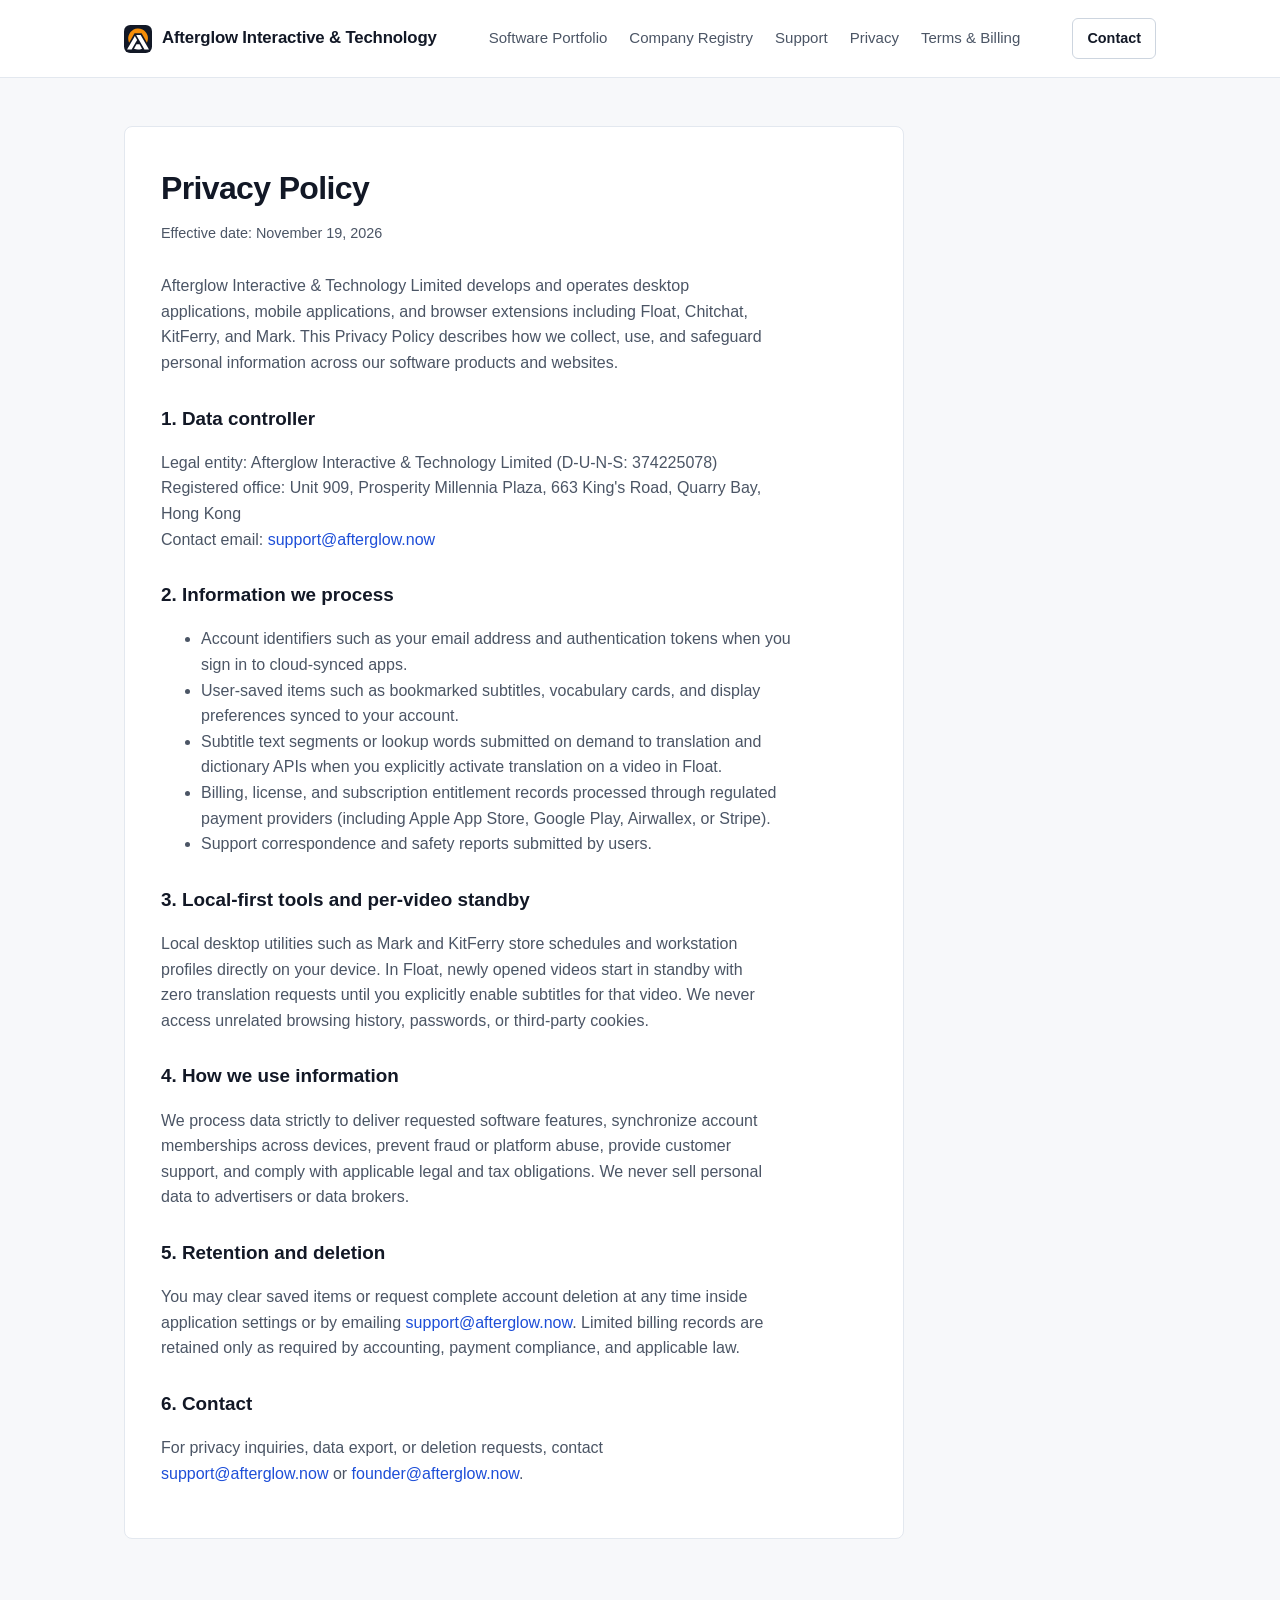
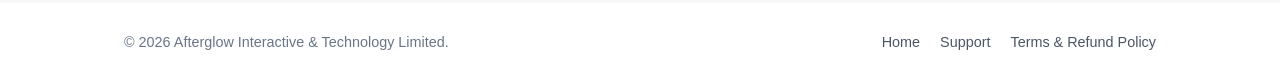
==== commit 9a09c30c: "feat: add KitFerry & Mark portfolio, remove e-commerce copy, and wire new vector Afterglow icon" ====
--- a/privacy.html
+++ b/privacy.html
@@ -6,21 +6,22 @@
     <title>Privacy Policy | Afterglow Interactive &amp; Technology Limited</title>
     <meta
       name="description"
-      content="Privacy Policy for software applications, browser extensions, and online services operated by Afterglow Interactive & Technology Limited."
+      content="Privacy Policy for software applications and browser extensions operated by Afterglow Interactive & Technology Limited."
     />
     <meta name="theme-color" content="#121826" />
-    <link rel="icon" href="assets/favicon.svg" type="image/svg+xml" />
+    <link rel="icon" href="assets/afterglow-icon.svg" type="image/svg+xml" />
+    <link rel="apple-touch-icon" href="assets/afterglow-icon.png" />
     <link rel="stylesheet" href="styles.css" />
   </head>
   <body>
     <header class="site-header">
       <div class="header-inner">
         <a class="brand" href="index.html">
-          <img src="assets/favicon.svg" alt="" />
+          <img src="assets/afterglow-icon.svg" alt="" />
           <span>Afterglow Interactive &amp; Technology</span>
         </a>
         <nav class="nav" aria-label="Primary navigation">
-          <a href="index.html#products">Products &amp; Services</a>
+          <a href="index.html#products">Software Portfolio</a>
           <a href="index.html#company">Company Registry</a>
           <a href="support.html">Support</a>
           <a href="privacy.html">Privacy</a>
@@ -37,9 +38,9 @@
           <p class="policy-updated">Effective date: November 19, 2026</p>
 
           <p>
-            Afterglow Interactive &amp; Technology Limited operates software applications, browser extensions (including
-            Float and Chitchat), and online consumer services. This Privacy Policy describes how we collect, use, and
-            safeguard personal information across our products and websites.
+            Afterglow Interactive &amp; Technology Limited develops and operates desktop applications, mobile
+            applications, and browser extensions including Float, Chitchat, KitFerry, and Mark. This Privacy Policy
+            describes how we collect, use, and safeguard personal information across our software products and websites.
           </p>
 
           <h2>1. Data controller</h2>
@@ -51,31 +52,32 @@
 
           <h2>2. Information we process</h2>
           <ul>
-            <li>Account identifiers such as your email address and authentication tokens when you sign in.</li>
+            <li>Account identifiers such as your email address and authentication tokens when you sign in to cloud-synced apps.</li>
             <li>User-saved items such as bookmarked subtitles, vocabulary cards, and display preferences synced to your account.</li>
-            <li>Subtitle text segments or lookup words submitted on demand to translation and dictionary APIs when you explicitly activate translation on a video.</li>
-            <li>Billing, subscription entitlement, and order fulfillment records processed through regulated payment providers (including Apple App Store, Google Play, Airwallex, or Stripe).</li>
-            <li>Support correspondence and abuse or safety reports submitted by users.</li>
+            <li>Subtitle text segments or lookup words submitted on demand to translation and dictionary APIs when you explicitly activate translation on a video in Float.</li>
+            <li>Billing, license, and subscription entitlement records processed through regulated payment providers (including Apple App Store, Google Play, Airwallex, or Stripe).</li>
+            <li>Support correspondence and safety reports submitted by users.</li>
           </ul>
 
-          <h2>3. Per-video standby and data minimization</h2>
+          <h2>3. Local-first tools and per-video standby</h2>
           <p>
-            In Float, newly opened videos start in standby with zero translation requests until you explicitly turn on
-            subtitles for that video. We never access unrelated browsing history, passwords, or third-party cookies.
+            Local desktop utilities such as Mark and KitFerry store schedules and workstation profiles directly on your
+            device. In Float, newly opened videos start in standby with zero translation requests until you explicitly
+            enable subtitles for that video. We never access unrelated browsing history, passwords, or third-party cookies.
           </p>
 
           <h2>4. How we use information</h2>
           <p>
             We process data strictly to deliver requested software features, synchronize account memberships across
-            devices, fulfill customer orders, prevent fraud or platform abuse, provide customer support, and comply with
-            applicable legal and tax obligations. We never sell personal data to advertisers or data brokers.
+            devices, prevent fraud or platform abuse, provide customer support, and comply with applicable legal and tax
+            obligations. We never sell personal data to advertisers or data brokers.
           </p>
 
           <h2>5. Retention and deletion</h2>
           <p>
-            You may clear saved items or request complete account deletion at any time inside the application settings
-            or by emailing <a href="mailto:support@afterglow.now">support@afterglow.now</a>. Limited transaction records
-            are retained only as required by accounting, payment compliance, and applicable law.
+            You may clear saved items or request complete account deletion at any time inside application settings or by
+            emailing <a href="mailto:support@afterglow.now">support@afterglow.now</a>. Limited billing records are
+            retained only as required by accounting, payment compliance, and applicable law.
           </p>
 
           <h2>6. Contact</h2>
--- a/styles.css
+++ b/styles.css
@@ -89,7 +89,7 @@
 .brand img {
   width: 28px;
   height: 28px;
-  border-radius: 7px;
+  display: block;
 }
 
 .nav {
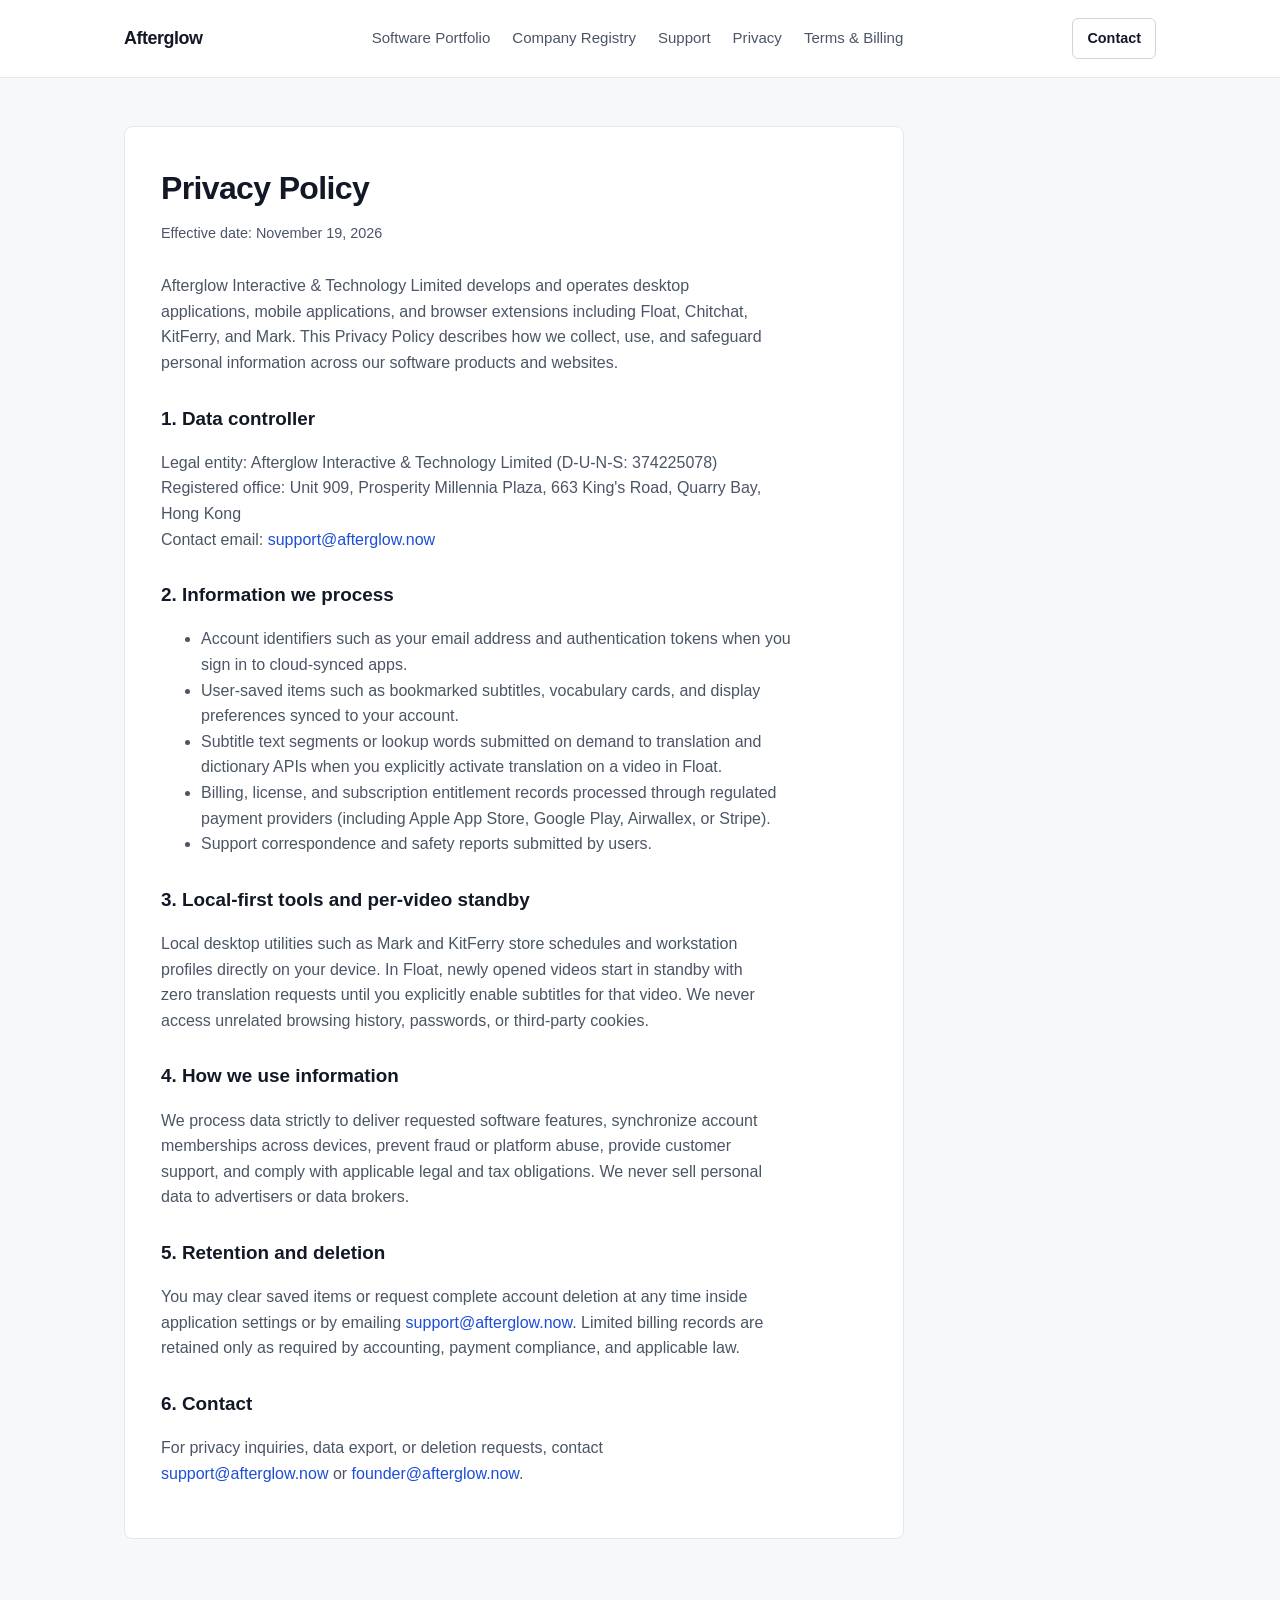
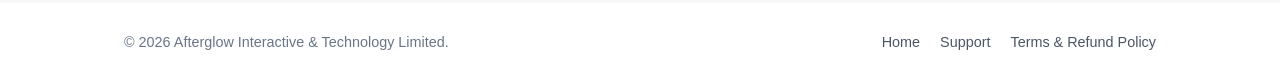
==== commit 4fb398ed: "style: replace graphic logo with clean typographic Afterglow wordmark" ====
--- a/privacy.html
+++ b/privacy.html
@@ -9,16 +9,14 @@
       content="Privacy Policy for software applications and browser extensions operated by Afterglow Interactive & Technology Limited."
     />
     <meta name="theme-color" content="#121826" />
-    <link rel="icon" href="assets/afterglow-icon.svg" type="image/svg+xml" />
-    <link rel="apple-touch-icon" href="assets/afterglow-icon.png" />
+    <link rel="icon" href="assets/favicon.svg" type="image/svg+xml" />
     <link rel="stylesheet" href="styles.css" />
   </head>
   <body>
     <header class="site-header">
       <div class="header-inner">
         <a class="brand" href="index.html">
-          <img src="assets/afterglow-icon.svg" alt="" />
-          <span>Afterglow Interactive &amp; Technology</span>
+          <span>Afterglow</span>
         </a>
         <nav class="nav" aria-label="Primary navigation">
           <a href="index.html#products">Software Portfolio</a>
--- a/styles.css
+++ b/styles.css
@@ -74,22 +74,15 @@
 
 .brand {
   display: inline-flex;
-  align-items: center;
-  gap: 10px;
+  align-items: baseline;
   color: var(--ink-primary);
   font-weight: 700;
-  font-size: 1.05rem;
-  letter-spacing: -0.01em;
+  font-size: 1.12rem;
+  letter-spacing: -0.025em;
 }
 
 .brand:hover {
   text-decoration: none;
-}
-
-.brand img {
-  width: 28px;
-  height: 28px;
-  display: block;
 }
 
 .nav {
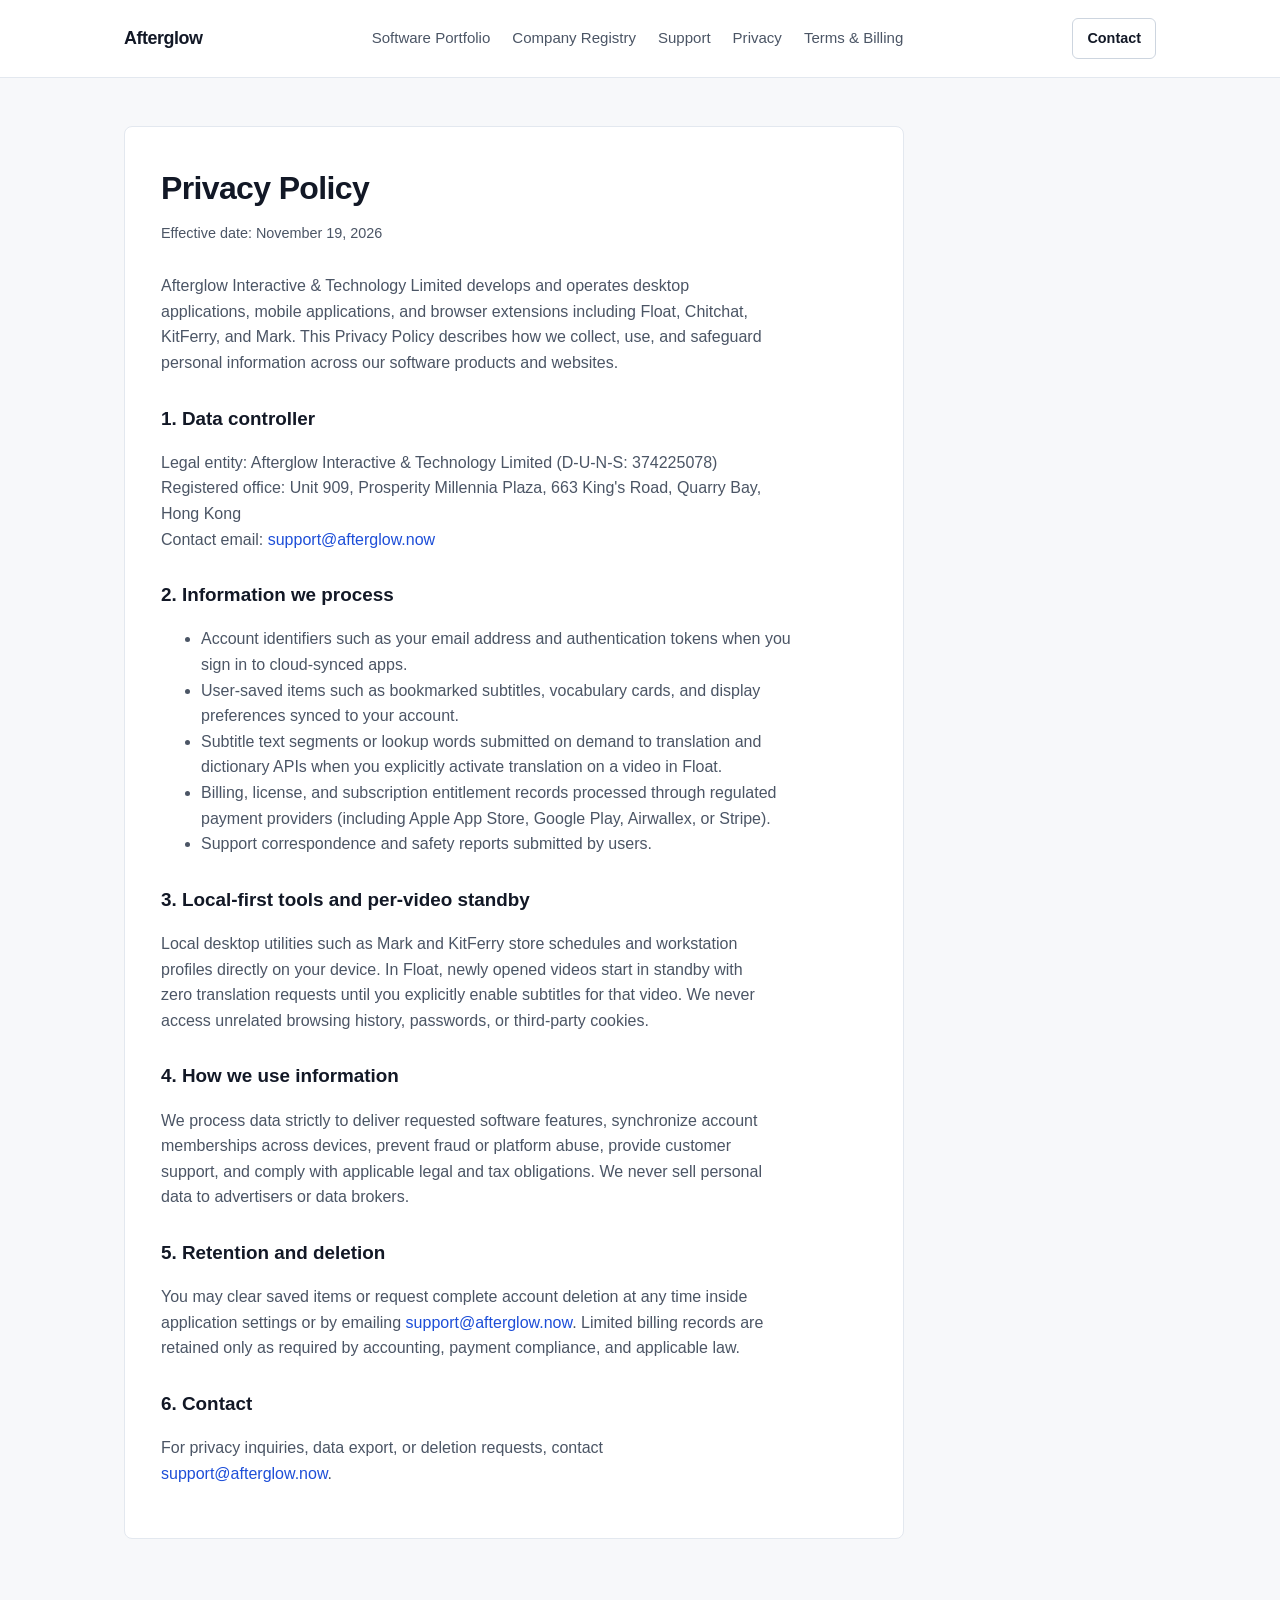
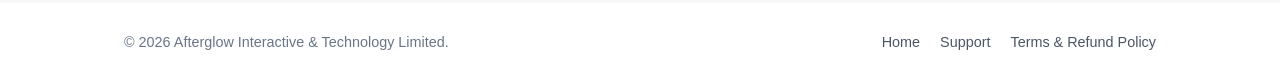
==== commit 54ffaa2d: "sec: remove founder admin email from public pages and unify contact to support@afterglow.now" ====
--- a/privacy.html
+++ b/privacy.html
@@ -81,8 +81,7 @@
           <h2>6. Contact</h2>
           <p>
             For privacy inquiries, data export, or deletion requests, contact
-            <a href="mailto:support@afterglow.now">support@afterglow.now</a> or
-            <a href="mailto:founder@afterglow.now">founder@afterglow.now</a>.
+            <a href="mailto:support@afterglow.now">support@afterglow.now</a>.
           </p>
         </article>
       </div>
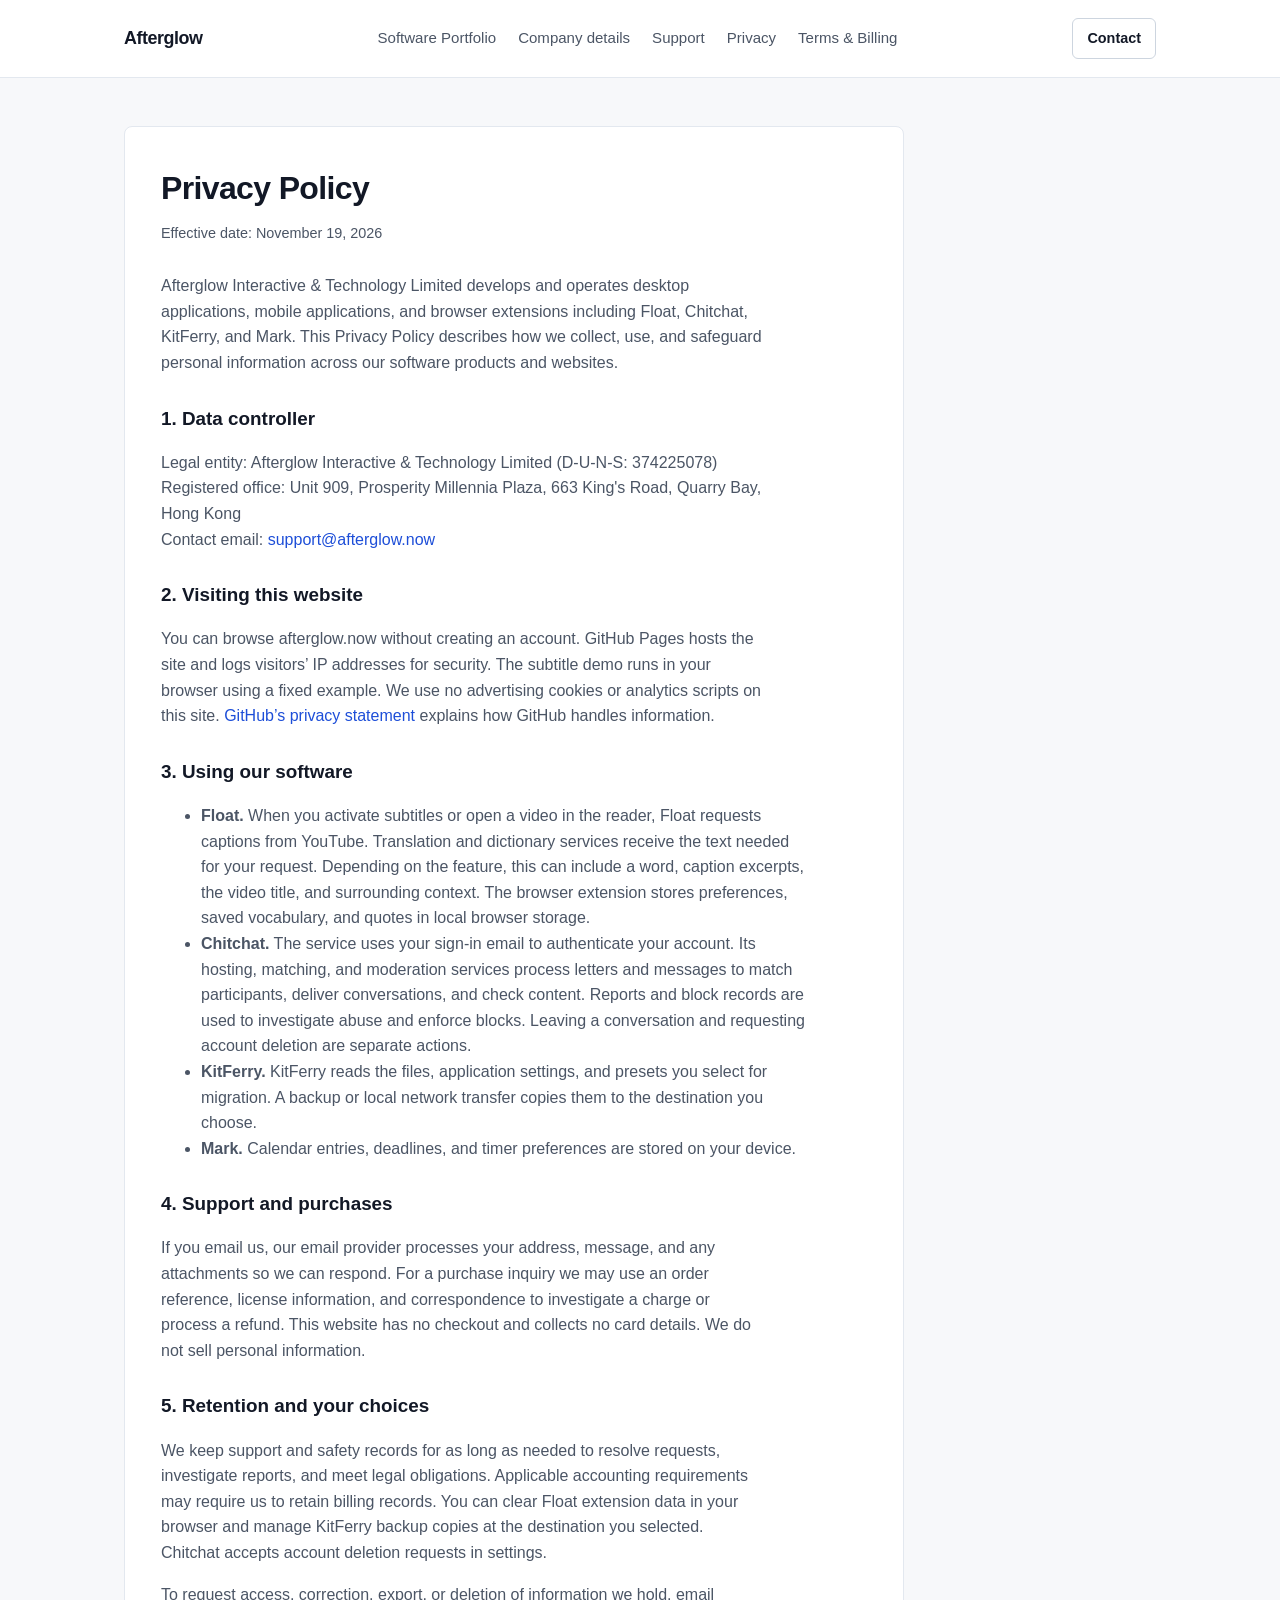
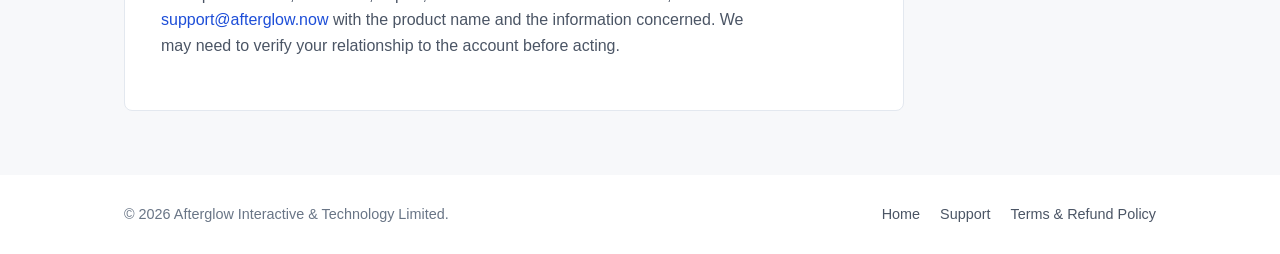
==== commit 86f9c9df: "Align public company details, support and policies with verified records" ====
--- a/privacy.html
+++ b/privacy.html
@@ -6,7 +6,7 @@
     <title>Privacy Policy | Afterglow Interactive &amp; Technology Limited</title>
     <meta
       name="description"
-      content="Privacy Policy for software applications and browser extensions operated by Afterglow Interactive & Technology Limited."
+      content="How Afterglow handles website visits, support email, and data used by Float, Chitchat, KitFerry, and Mark."
     />
     <meta name="theme-color" content="#121826" />
     <link rel="icon" href="assets/favicon.svg" type="image/svg+xml" />
@@ -20,9 +20,9 @@
         </a>
         <nav class="nav" aria-label="Primary navigation">
           <a href="index.html#products">Software Portfolio</a>
-          <a href="index.html#company">Company Registry</a>
+          <a href="index.html#company">Company details</a>
           <a href="support.html">Support</a>
-          <a href="privacy.html">Privacy</a>
+          <a href="privacy.html" aria-current="page">Privacy</a>
           <a href="terms.html">Terms &amp; Billing</a>
         </nav>
         <a class="header-contact" href="mailto:support@afterglow.now">Contact</a>
@@ -48,40 +48,49 @@
             Contact email: <a href="mailto:support@afterglow.now">support@afterglow.now</a>
           </p>
 
-          <h2>2. Information we process</h2>
+          <h2>2. Visiting this website</h2>
+          <p>
+            You can browse afterglow.now without creating an account. GitHub Pages hosts the site and logs
+            visitors’ IP addresses for security. The subtitle demo runs in your browser using a fixed example.
+            We use no advertising cookies or analytics scripts on this site.
+            <a href="https://docs.github.com/en/site-policy/privacy-policies/github-general-privacy-statement">GitHub’s privacy statement</a>
+            explains how GitHub handles information.
+          </p>
+
+          <h2>3. Using our software</h2>
           <ul>
-            <li>Account identifiers such as your email address and authentication tokens when you sign in to cloud-synced apps.</li>
-            <li>User-saved items such as bookmarked subtitles, vocabulary cards, and display preferences synced to your account.</li>
-            <li>Subtitle text segments or lookup words submitted on demand to translation and dictionary APIs when you explicitly activate translation on a video in Float.</li>
-            <li>Billing, license, and subscription entitlement records processed through regulated payment providers (including Apple App Store, Google Play, Airwallex, or Stripe).</li>
-            <li>Support correspondence and safety reports submitted by users.</li>
+            <li><strong>Float.</strong> When you activate subtitles or open a video in the reader, Float requests captions
+              from YouTube. Translation and dictionary services receive the text needed for your request. Depending
+              on the feature, this can include a word, caption excerpts, the video title, and surrounding context.
+              The browser extension stores preferences, saved vocabulary, and quotes in local browser storage.</li>
+            <li><strong>Chitchat.</strong> The service uses your sign-in email to authenticate your account. Its
+              hosting, matching, and moderation services process letters and messages to match participants, deliver
+              conversations, and check content. Reports and block records are used to investigate abuse and enforce
+              blocks. Leaving a conversation and requesting account deletion are separate actions.</li>
+            <li><strong>KitFerry.</strong> KitFerry reads the files, application settings, and presets you select
+              for migration. A backup or local network transfer copies them to the destination you choose.</li>
+            <li><strong>Mark.</strong> Calendar entries, deadlines, and timer preferences are stored on your device.</li>
           </ul>
 
-          <h2>3. Local-first tools and per-video standby</h2>
+          <h2>4. Support and purchases</h2>
           <p>
-            Local desktop utilities such as Mark and KitFerry store schedules and workstation profiles directly on your
-            device. In Float, newly opened videos start in standby with zero translation requests until you explicitly
-            enable subtitles for that video. We never access unrelated browsing history, passwords, or third-party cookies.
+            If you email us, our email provider processes your address, message, and any attachments so we can
+            respond. For a purchase inquiry we may use an order reference, license information, and correspondence
+            to investigate a charge or process a refund. This website has no checkout and collects no card details.
+            We do not sell personal information.
           </p>
 
-          <h2>4. How we use information</h2>
+          <h2>5. Retention and your choices</h2>
           <p>
-            We process data strictly to deliver requested software features, synchronize account memberships across
-            devices, prevent fraud or platform abuse, provide customer support, and comply with applicable legal and tax
-            obligations. We never sell personal data to advertisers or data brokers.
+            We keep support and safety records for as long as needed to resolve requests, investigate reports,
+            and meet legal obligations. Applicable accounting requirements may require us to retain billing records.
+            You can clear Float extension data in your browser and manage KitFerry backup copies at the destination
+            you selected. Chitchat accepts account deletion requests in settings.
           </p>
-
-          <h2>5. Retention and deletion</h2>
           <p>
-            You may clear saved items or request complete account deletion at any time inside application settings or by
-            emailing <a href="mailto:support@afterglow.now">support@afterglow.now</a>. Limited billing records are
-            retained only as required by accounting, payment compliance, and applicable law.
-          </p>
-
-          <h2>6. Contact</h2>
-          <p>
-            For privacy inquiries, data export, or deletion requests, contact
-            <a href="mailto:support@afterglow.now">support@afterglow.now</a>.
+            To request access, correction, export, or deletion of information we hold, email
+            <a href="mailto:support@afterglow.now">support@afterglow.now</a> with the product name and the
+            information concerned. We may need to verify your relationship to the account before acting.
           </p>
         </article>
       </div>
